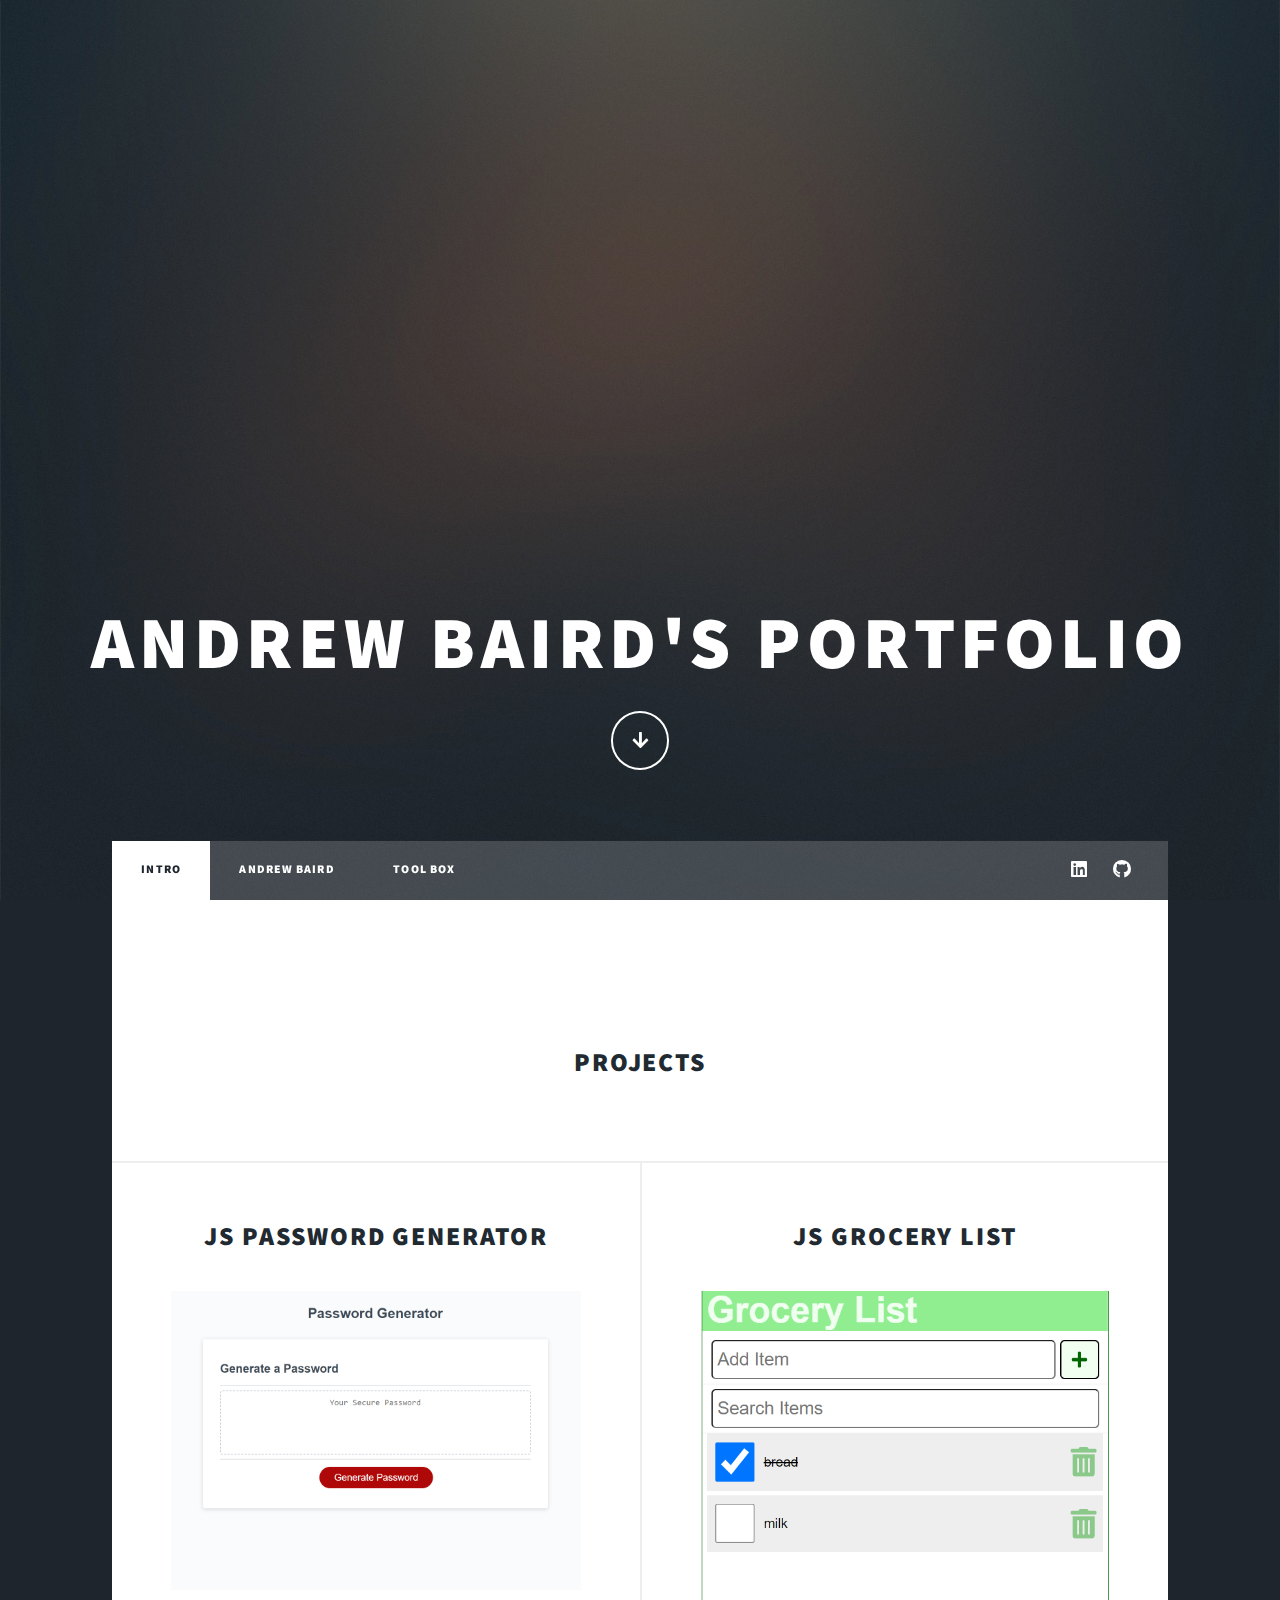
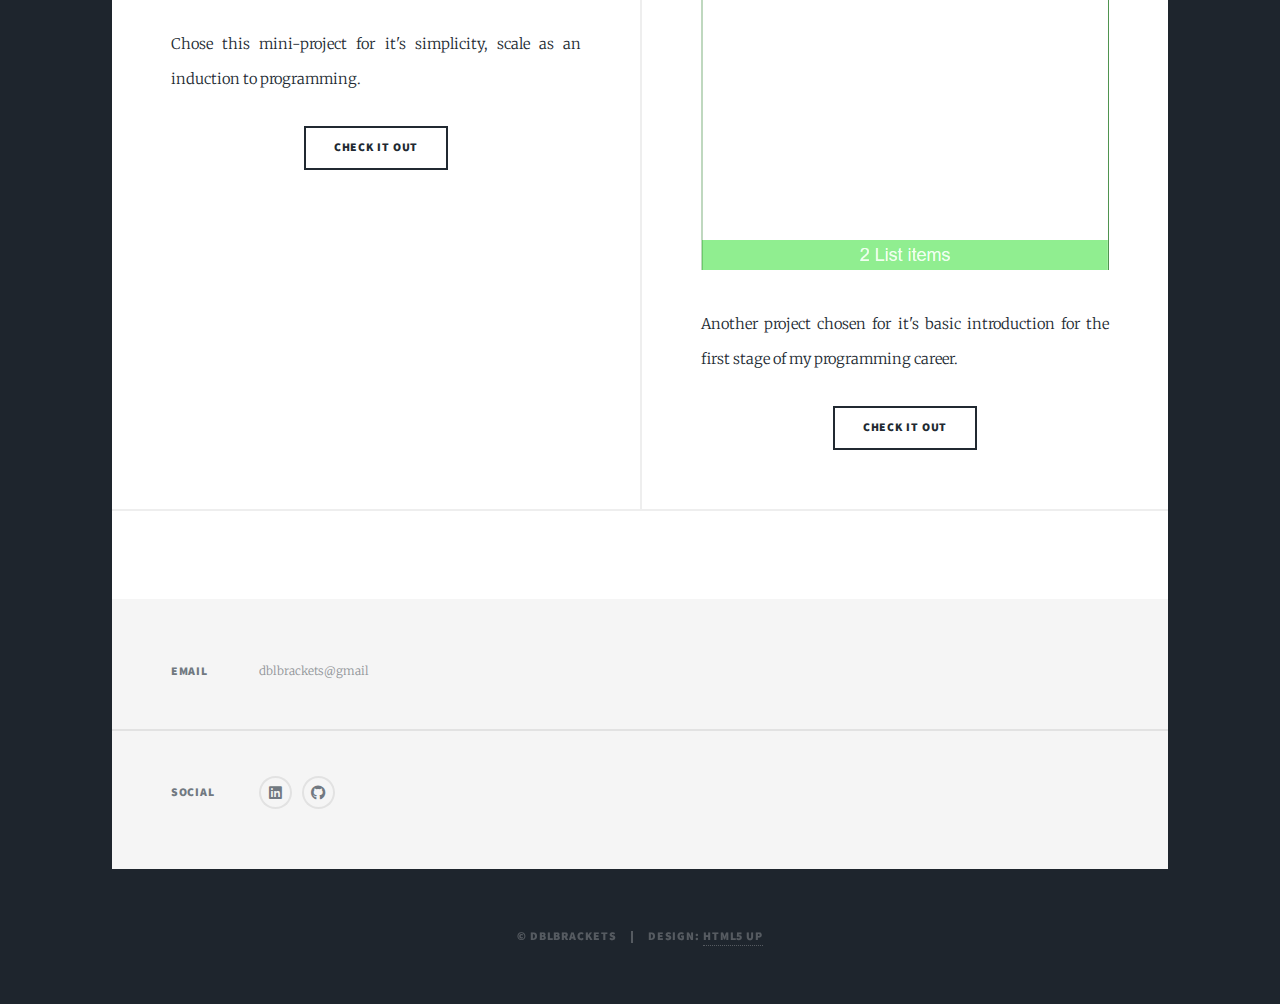
==== index.html @ 8eeb5f53 "first commit" ====
<!DOCTYPE HTML>
<html>
	<head>
		<title>Massively by HTML5 UP</title>
		<meta charset="utf-8" />
		<meta name="viewport" content="width=device-width, initial-scale=1, user-scalable=no" />
		<link rel="stylesheet" href="assets/css/main.css" />
		<noscript><link rel="stylesheet" href="assets/css/noscript.css" /></noscript>
	</head>
	<body class="is-preload">

		<!-- Wrapper -->
			<div id="wrapper" class="fade-in">

				<!-- Intro -->
					<div id="intro">
						<h1>
						Andrew Baird's Portfolio</h1>
						<ul class="actions">
							<li><a href="#header" class="button icon solid solo fa-arrow-down scrolly">Continue</a></li>
						</ul>
						
					</div>

				<!-- Header -->
					<!-- <header id="header">
						<a href="index.html" class="logo">Intro</a>
					</header> -->

				<!-- Nav -->
					<nav id="nav">
						<ul class="links">
							<li class="active"><a href="index.html">Intro</a></li>
							<li><a href="generic.html">Andrew Baird</a></li>
							<li><a href="elements.html">Tool Box</a></li>
						</ul>
						<ul class="icons">
							<li><a href="https://www.linkedin.com/in/andrew-baird-150664251/" class="icon brands fa-linkedin"><span class="label">Linkedin</span></a></li>
							<li><a href="https://github.com/abairdster" class="icon brands fa-github"><span class="label">GitHub</span></a></li>
						</ul>
					</nav>

				<!-- Main -->
					<div id="main">

						<!-- Featured Post -->
							<article class="post featured">
								<a href="#" class="image main"><img src="images/pexels-mizuno-k-12899191.jpg" alt="" /></a>
								<!-- <header class="major">
								</header> -->
								<h2>Projects</h2>
							</article>

						<!-- Posts -->
							<section class="posts">
								<article>
									<header>
										<h2>JS Password Generator</h2>
									</header>
									<a href="#" class="image fit"><img src="images/passwordgen.png" alt="Password Generator" /></a>
									<p>Chose this mini-project for it's simplicity, scale as an induction to programming.</p>
									<ul class="actions special">
										<li><a href="https://abairdster.github.io/PasswordGEN2022/" class="button">Check it out</a></li>
									</ul>
								</article>
								<article>
									<header>
										
										<h2>JS Grocery List</h2>
									</header>
									<a href="https://abairdster.github.io/groclist/" class="image fit"><img src="images/groclist.png" alt="Grocery List" /></a>
									<p>Another project chosen for it's basic introduction for the first stage of my programming career.</p>
									<ul class="actions special">
										<li><a href="https://abairdster.github.io/groclist/" class="button">Check it out</a></li>
									</ul>
								</article>
								
							</section>

					
							<footer>
								<!-- <div class="pagination">
									<a href="#" class="previous">Prev</a>
									<a href="#" class="page active">1</a>
									<a href="#" class="page">2</a>
									<a href="#" class="page">3</a> -->
									
									
								<!-- <div	<a href="#" class="next">Next</a>
								</div> -->
							</footer>

					</div>

				<!-- Footer -->
					<footer id="footer">
						
						<section class="split contact">
							
							<section>
								<h3>Email</h3>
								<p>dblbrackets@gmail</p>
							</section>
							<section>
								<h3>Social</h3>
								<ul class="icons alt">
									<li><a href="https://www.linkedin.com/in/andrew-baird-150664251/" class="icon brands alt fa-linkedin"><span class="label">Linkedin</span></a></li>
									<li><a href="https://github.com/abairdster" class="icon brands alt fa-github"><span class="label">GitHub</span></a></li>
								</ul>
							</section>
						</section>
					</footer>

				<!-- Copyright -->
					<div id="copyright">
						<ul><li>&copy; dblbrackets</li><li>Design: <a href="https://html5up.net">HTML5 UP</a></li></ul>
					</div>

			</div>

		<!-- Scripts -->
			<script src="assets/js/jquery.min.js"></script>
			<script src="assets/js/jquery.scrollex.min.js"></script>
			<script src="assets/js/jquery.scrolly.min.js"></script>
			<script src="assets/js/browser.min.js"></script>
			<script src="assets/js/breakpoints.min.js"></script>
			<script src="assets/js/util.js"></script>
			<script src="assets/js/main.js"></script>

	</body>
</html>
---- assets/css/main.css ----
@import url(fontawesome-all.min.css);
@import url("https://fonts.googleapis.com/css?family=Merriweather:300,700,300italic,700italic|Source+Sans+Pro:900");

/*
	Massively by HTML5 UP
	html5up.net | @ajlkn
	Free for personal and commercial use under the CCA 3.0 license (html5up.net/license)
*/

html, body, div, span, applet, object,
iframe, h1, h2, h3, h4, h5, h6, p, blockquote,
pre, a, abbr, acronym, address, big, cite,
code, del, dfn, em, img, ins, kbd, q, s, samp,
small, strike, strong, sub, sup, tt, var, b,
u, i, center, dl, dt, dd, ol, ul, li, fieldset,
form, label, legend, table, caption, tbody,
tfoot, thead, tr, th, td, article, aside,
canvas, details, embed, figure, figcaption,
footer, header, hgroup, menu, nav, output, ruby,
section, summary, time, mark, audio, video {
	margin: 0;
	padding: 0;
	border: 0;
	font-size: 100%;
	font: inherit;
	vertical-align: baseline;}

article, aside, details, figcaption, figure,
footer, header, hgroup, menu, nav, section {
	display: block;}

body {
	line-height: 1;
}

ol, ul {
	list-style: none;
}

blockquote, q {
	quotes: none;
}

	blockquote:before, blockquote:after, q:before, q:after {
		content: '';
		content: none;
	}

table {
	border-collapse: collapse;
	border-spacing: 0;
}

body {
	-webkit-text-size-adjust: none;
}

mark {
	background-color: transparent;
	color: inherit;
}

input::-moz-focus-inner {
	border: 0;
	padding: 0;
}

input, select, textarea {
	-moz-appearance: none;
	-webkit-appearance: none;
	-ms-appearance: none;
	appearance: none;
}

/* Basic */

	@-ms-viewport {
		width: device-width;
	}

	body {
		-ms-overflow-style: scrollbar;
	}

	@media screen and (max-width: 480px) {

		html, body {
			min-width: 320px;
		}

	}

	html {
		box-sizing: border-box;
	}

	*, *:before, *:after {
		box-sizing: inherit;
	}

	body {
		background-color: #1e252d;
	}

		body.is-preload *, body.is-preload *:before, body.is-preload *:after {
			-moz-animation: none !important;
			-webkit-animation: none !important;
			-ms-animation: none !important;
			animation: none !important;
			-moz-transition: none !important;
			-webkit-transition: none !important;
			-ms-transition: none !important;
			transition: none !important;
		}

/* Type */

	html {
		font-size: 16pt;
	}

		@media screen and (max-width: 1680px) {

			html {
				font-size: 12pt;
			}

		}

		@media screen and (max-width: 1280px) {

			html {
				font-size: 11pt;
			}

		}

		@media screen and (max-width: 360px) {

			html {
				font-size: 10pt;
			}

		}

	body {
		color: #212931;
	}

	body, input, select, textarea {
		font-family: "Merriweather", Georgia, serif;
		font-weight: 300;
		font-size: 1rem;
		line-height: 2.375;
	}

	a {
		-moz-transition: color 0.2s ease-in-out, background-color 0.2s ease-in-out, border-color 0.2s ease-in-out, box-shadow 0.2s ease-in-out;
		-webkit-transition: color 0.2s ease-in-out, background-color 0.2s ease-in-out, border-color 0.2s ease-in-out, box-shadow 0.2s ease-in-out;
		-ms-transition: color 0.2s ease-in-out, background-color 0.2s ease-in-out, border-color 0.2s ease-in-out, box-shadow 0.2s ease-in-out;
		transition: color 0.2s ease-in-out, background-color 0.2s ease-in-out, border-color 0.2s ease-in-out, box-shadow 0.2s ease-in-out;
		border-bottom: dotted 1px;
		text-decoration: none;
	}

		a:hover {
			border-bottom-color: transparent;
		}

	strong, b {
		font-weight: 600;
	}

	em, i {
		font-style: italic;
	}

	p {
		text-align: justify;
		margin: 0 0 2rem 0;
	}

	h1, h2, h3, h4, h5, h6 {
		font-family: "Source Sans Pro", Helvetica, sans-serif;
		font-weight: 900;
		line-height: 1.5;
		letter-spacing: 0.075em;
		text-transform: uppercase;
		margin: 0 0 1rem 0;
	}

		h1 a, h2 a, h3 a, h4 a, h5 a, h6 a {
			border-bottom: 0;
			color: inherit;
			text-decoration: none;
		}

	h1 {
		font-size: 4rem;
		line-height: 1.1;
		margin: 0 0 2rem 0;
	}

	h2 {
		font-size: 1.75rem;
		line-height: 1.3;
		margin: 0 0 1.5rem 0;
	}

	h3 {
		font-size: 1.25rem;
		margin: 0 0 1.5rem 0;
	}

	h4 {
		font-size: 1rem;
	}

	h5 {
		font-size: 0.9rem;
	}

	h6 {
		font-size: 0.8rem;
	}

	sub {
		font-size: 0.8rem;
		position: relative;
		top: 0.5rem;
	}

	sup {
		font-size: 0.8rem;
		position: relative;
		top: -0.5rem;
	}

	blockquote {
		border-left: solid 4px;
		font-style: italic;
		margin: 0 0 2rem 0;
		padding: 0.5rem 0 0.5rem 2rem;
	}

	code {
		border: solid 2px;
		font-family: "Courier New", monospace;
		font-size: 0.9rem;
		margin: 0 0.25rem;
		padding: 0.25rem 0.65rem;
	}

	pre {
		-webkit-overflow-scrolling: touch;
		font-family: "Courier New", monospace;
		font-size: 0.9rem;
		margin: 0 0 2rem 0;
	}

		pre code {
			display: block;
			line-height: 1.75;
			padding: 1rem 1.5rem;
			overflow-x: auto;
		}

	hr {
		border: 0;
		border-bottom: solid 2px;
		margin: 3rem 0;
	}

		hr.major {
			margin: 5rem 0;
		}

	.align-left {
		text-align: left;
	}

	.align-center {
		text-align: center;
	}

	.align-right {
		text-align: right;
	}

	input, select, textarea {
		color: #212931;
	}

	a {
		color: #212931;
		border-bottom-color: rgba(33, 41, 49, 0.5);
	}

		a:hover {
			border-bottom-color: transparent;
			color: #18bfef !important;
		}

	strong, b {
		color: #212931;
	}

	h1, h2, h3, h4, h5, h6 {
		color: #212931;
	}

	blockquote {
		border-left-color: #eeeeee;
	}

	code {
		background: rgba(220, 220, 220, 0.25);
		border-color: #eeeeee;
	}

	hr {
		border-bottom-color: #eeeeee;
	}

/* Row */

	.row {
		display: flex;
		flex-wrap: wrap;
		box-sizing: border-box;
		align-items: stretch;
	}

		.row > * {
			box-sizing: border-box;
		}

		.row.gtr-uniform > * > :last-child {
			margin-bottom: 0;
		}

		.row.aln-left {
			justify-content: flex-start;
		}

		.row.aln-center {
			justify-content: center;
		}

		.row.aln-right {
			justify-content: flex-end;
		}

		.row.aln-top {
			align-items: flex-start;
		}

		.row.aln-middle {
			align-items: center;
		}

		.row.aln-bottom {
			align-items: flex-end;
		}

		.row > .imp {
			order: -1;
		}

		.row > .col-1 {
			width: 8.33333%;
		}

		.row > .off-1 {
			margin-left: 8.33333%;
		}

		.row > .col-2 {
			width: 16.66667%;
		}

		.row > .off-2 {
			margin-left: 16.66667%;
		}

		.row > .col-3 {
			width: 25%;
		}

		.row > .off-3 {
			margin-left: 25%;
		}

		.row > .col-4 {
			width: 33.33333%;
		}

		.row > .off-4 {
			margin-left: 33.33333%;
		}

		.row > .col-5 {
			width: 41.66667%;
		}

		.row > .off-5 {
			margin-left: 41.66667%;
		}

		.row > .col-6 {
			width: 50%;
		}

		.row > .off-6 {
			margin-left: 50%;
		}

		.row > .col-7 {
			width: 58.33333%;
		}

		.row > .off-7 {
			margin-left: 58.33333%;
		}

		.row > .col-8 {
			width: 66.66667%;
		}

		.row > .off-8 {
			margin-left: 66.66667%;
		}

		.row > .col-9 {
			width: 75%;
		}

		.row > .off-9 {
			margin-left: 75%;
		}

		.row > .col-10 {
			width: 83.33333%;
		}

		.row > .off-10 {
			margin-left: 83.33333%;
		}

		.row > .col-11 {
			width: 91.66667%;
		}

		.row > .off-11 {
			margin-left: 91.66667%;
		}

		.row > .col-12 {
			width: 100%;
		}

		.row > .off-12 {
			margin-left: 100%;
		}

		.row.gtr-0 {
			margin-top: 0;
			margin-left: 0rem;
		}

			.row.gtr-0 > * {
				padding: 0 0 0 0rem;
			}

			.row.gtr-0.gtr-uniform {
				margin-top: 0rem;
			}

				.row.gtr-0.gtr-uniform > * {
					padding-top: 0rem;
				}

		.row.gtr-25 {
			margin-top: 0;
			margin-left: -0.375rem;
		}

			.row.gtr-25 > * {
				padding: 0 0 0 0.375rem;
			}

			.row.gtr-25.gtr-uniform {
				margin-top: -0.375rem;
			}

				.row.gtr-25.gtr-uniform > * {
					padding-top: 0.375rem;
				}

		.row.gtr-50 {
			margin-top: 0;
			margin-left: -0.75rem;
		}

			.row.gtr-50 > * {
				padding: 0 0 0 0.75rem;
			}

			.row.gtr-50.gtr-uniform {
				margin-top: -0.75rem;
			}

				.row.gtr-50.gtr-uniform > * {
					padding-top: 0.75rem;
				}

		.row {
			margin-top: 0;
			margin-left: -1.5rem;
		}

			.row > * {
				padding: 0 0 0 1.5rem;
			}

			.row.gtr-uniform {
				margin-top: -1.5rem;
			}

				.row.gtr-uniform > * {
					padding-top: 1.5rem;
				}

		.row.gtr-150 {
			margin-top: 0;
			margin-left: -2.25rem;
		}

			.row.gtr-150 > * {
				padding: 0 0 0 2.25rem;
			}

			.row.gtr-150.gtr-uniform {
				margin-top: -2.25rem;
			}

				.row.gtr-150.gtr-uniform > * {
					padding-top: 2.25rem;
				}

		.row.gtr-200 {
			margin-top: 0;
			margin-left: -3rem;
		}

			.row.gtr-200 > * {
				padding: 0 0 0 3rem;
			}

			.row.gtr-200.gtr-uniform {
				margin-top: -3rem;
			}

				.row.gtr-200.gtr-uniform > * {
					padding-top: 3rem;
				}

		@media screen and (max-width: 1680px) {

			.row {
				display: flex;
				flex-wrap: wrap;
				box-sizing: border-box;
				align-items: stretch;
			}

				.row > * {
					box-sizing: border-box;
				}

				.row.gtr-uniform > * > :last-child {
					margin-bottom: 0;
				}

				.row.aln-left {
					justify-content: flex-start;
				}

				.row.aln-center {
					justify-content: center;
				}

				.row.aln-right {
					justify-content: flex-end;
				}

				.row.aln-top {
					align-items: flex-start;
				}

				.row.aln-middle {
					align-items: center;
				}

				.row.aln-bottom {
					align-items: flex-end;
				}

				.row > .imp-xlarge {
					order: -1;
				}

				.row > .col-1-xlarge {
					width: 8.33333%;
				}

				.row > .off-1-xlarge {
					margin-left: 8.33333%;
				}

				.row > .col-2-xlarge {
					width: 16.66667%;
				}

				.row > .off-2-xlarge {
					margin-left: 16.66667%;
				}

				.row > .col-3-xlarge {
					width: 25%;
				}

				.row > .off-3-xlarge {
					margin-left: 25%;
				}

				.row > .col-4-xlarge {
					width: 33.33333%;
				}

				.row > .off-4-xlarge {
					margin-left: 33.33333%;
				}

				.row > .col-5-xlarge {
					width: 41.66667%;
				}

				.row > .off-5-xlarge {
					margin-left: 41.66667%;
				}

				.row > .col-6-xlarge {
					width: 50%;
				}

				.row > .off-6-xlarge {
					margin-left: 50%;
				}

				.row > .col-7-xlarge {
					width: 58.33333%;
				}

				.row > .off-7-xlarge {
					margin-left: 58.33333%;
				}

				.row > .col-8-xlarge {
					width: 66.66667%;
				}

				.row > .off-8-xlarge {
					margin-left: 66.66667%;
				}

				.row > .col-9-xlarge {
					width: 75%;
				}

				.row > .off-9-xlarge {
					margin-left: 75%;
				}

				.row > .col-10-xlarge {
					width: 83.33333%;
				}

				.row > .off-10-xlarge {
					margin-left: 83.33333%;
				}

				.row > .col-11-xlarge {
					width: 91.66667%;
				}

				.row > .off-11-xlarge {
					margin-left: 91.66667%;
				}

				.row > .col-12-xlarge {
					width: 100%;
				}

				.row > .off-12-xlarge {
					margin-left: 100%;
				}

				.row.gtr-0 {
					margin-top: 0;
					margin-left: 0rem;
				}

					.row.gtr-0 > * {
						padding: 0 0 0 0rem;
					}

					.row.gtr-0.gtr-uniform {
						margin-top: 0rem;
					}

						.row.gtr-0.gtr-uniform > * {
							padding-top: 0rem;
						}

				.row.gtr-25 {
					margin-top: 0;
					margin-left: -0.375rem;
				}

					.row.gtr-25 > * {
						padding: 0 0 0 0.375rem;
					}

					.row.gtr-25.gtr-uniform {
						margin-top: -0.375rem;
					}

						.row.gtr-25.gtr-uniform > * {
							padding-top: 0.375rem;
						}

				.row.gtr-50 {
					margin-top: 0;
					margin-left: -0.75rem;
				}

					.row.gtr-50 > * {
						padding: 0 0 0 0.75rem;
					}

					.row.gtr-50.gtr-uniform {
						margin-top: -0.75rem;
					}

						.row.gtr-50.gtr-uniform > * {
							padding-top: 0.75rem;
						}

				.row {
					margin-top: 0;
					margin-left: -1.5rem;
				}

					.row > * {
						padding: 0 0 0 1.5rem;
					}

					.row.gtr-uniform {
						margin-top: -1.5rem;
					}

						.row.gtr-uniform > * {
							padding-top: 1.5rem;
						}

				.row.gtr-150 {
					margin-top: 0;
					margin-left: -2.25rem;
				}

					.row.gtr-150 > * {
						padding: 0 0 0 2.25rem;
					}

					.row.gtr-150.gtr-uniform {
						margin-top: -2.25rem;
					}

						.row.gtr-150.gtr-uniform > * {
							padding-top: 2.25rem;
						}

				.row.gtr-200 {
					margin-top: 0;
					margin-left: -3rem;
				}

					.row.gtr-200 > * {
						padding: 0 0 0 3rem;
					}

					.row.gtr-200.gtr-uniform {
						margin-top: -3rem;
					}

						.row.gtr-200.gtr-uniform > * {
							padding-top: 3rem;
						}

		}

		@media screen and (max-width: 1280px) {

			.row {
				display: flex;
				flex-wrap: wrap;
				box-sizing: border-box;
				align-items: stretch;
			}

				.row > * {
					box-sizing: border-box;
				}

				.row.gtr-uniform > * > :last-child {
					margin-bottom: 0;
				}

				.row.aln-left {
					justify-content: flex-start;
				}

				.row.aln-center {
					justify-content: center;
				}

				.row.aln-right {
					justify-content: flex-end;
				}

				.row.aln-top {
					align-items: flex-start;
				}

				.row.aln-middle {
					align-items: center;
				}

				.row.aln-bottom {
					align-items: flex-end;
				}

				.row > .imp-large {
					order: -1;
				}

				.row > .col-1-large {
					width: 8.33333%;
				}

				.row > .off-1-large {
					margin-left: 8.33333%;
				}

				.row > .col-2-large {
					width: 16.66667%;
				}

				.row > .off-2-large {
					margin-left: 16.66667%;
				}

				.row > .col-3-large {
					width: 25%;
				}

				.row > .off-3-large {
					margin-left: 25%;
				}

				.row > .col-4-large {
					width: 33.33333%;
				}

				.row > .off-4-large {
					margin-left: 33.33333%;
				}

				.row > .col-5-large {
					width: 41.66667%;
				}

				.row > .off-5-large {
					margin-left: 41.66667%;
				}

				.row > .col-6-large {
					width: 50%;
				}

				.row > .off-6-large {
					margin-left: 50%;
				}

				.row > .col-7-large {
					width: 58.33333%;
				}

				.row > .off-7-large {
					margin-left: 58.33333%;
				}

				.row > .col-8-large {
					width: 66.66667%;
				}

				.row > .off-8-large {
					margin-left: 66.66667%;
				}

				.row > .col-9-large {
					width: 75%;
				}

				.row > .off-9-large {
					margin-left: 75%;
				}

				.row > .col-10-large {
					width: 83.33333%;
				}

				.row > .off-10-large {
					margin-left: 83.33333%;
				}

				.row > .col-11-large {
					width: 91.66667%;
				}

				.row > .off-11-large {
					margin-left: 91.66667%;
				}

				.row > .col-12-large {
					width: 100%;
				}

				.row > .off-12-large {
					margin-left: 100%;
				}

				.row.gtr-0 {
					margin-top: 0;
					margin-left: 0rem;
				}

					.row.gtr-0 > * {
						padding: 0 0 0 0rem;
					}

					.row.gtr-0.gtr-uniform {
						margin-top: 0rem;
					}

						.row.gtr-0.gtr-uniform > * {
							padding-top: 0rem;
						}

				.row.gtr-25 {
					margin-top: 0;
					margin-left: -0.375rem;
				}

					.row.gtr-25 > * {
						padding: 0 0 0 0.375rem;
					}

					.row.gtr-25.gtr-uniform {
						margin-top: -0.375rem;
					}

						.row.gtr-25.gtr-uniform > * {
							padding-top: 0.375rem;
						}

				.row.gtr-50 {
					margin-top: 0;
					margin-left: -0.75rem;
				}

					.row.gtr-50 > * {
						padding: 0 0 0 0.75rem;
					}

					.row.gtr-50.gtr-uniform {
						margin-top: -0.75rem;
					}

						.row.gtr-50.gtr-uniform > * {
							padding-top: 0.75rem;
						}

				.row {
					margin-top: 0;
					margin-left: -1.5rem;
				}

					.row > * {
						padding: 0 0 0 1.5rem;
					}

					.row.gtr-uniform {
						margin-top: -1.5rem;
					}

						.row.gtr-uniform > * {
							padding-top: 1.5rem;
						}

				.row.gtr-150 {
					margin-top: 0;
					margin-left: -2.25rem;
				}

					.row.gtr-150 > * {
						padding: 0 0 0 2.25rem;
					}

					.row.gtr-150.gtr-uniform {
						margin-top: -2.25rem;
					}

						.row.gtr-150.gtr-uniform > * {
							padding-top: 2.25rem;
						}

				.row.gtr-200 {
					margin-top: 0;
					margin-left: -3rem;
				}

					.row.gtr-200 > * {
						padding: 0 0 0 3rem;
					}

					.row.gtr-200.gtr-uniform {
						margin-top: -3rem;
					}

						.row.gtr-200.gtr-uniform > * {
							padding-top: 3rem;
						}

		}

		@media screen and (max-width: 980px) {

			.row {
				display: flex;
				flex-wrap: wrap;
				box-sizing: border-box;
				align-items: stretch;
			}

				.row > * {
					box-sizing: border-box;
				}

				.row.gtr-uniform > * > :last-child {
					margin-bottom: 0;
				}

				.row.aln-left {
					justify-content: flex-start;
				}

				.row.aln-center {
					justify-content: center;
				}

				.row.aln-right {
					justify-content: flex-end;
				}

				.row.aln-top {
					align-items: flex-start;
				}

				.row.aln-middle {
					align-items: center;
				}

				.row.aln-bottom {
					align-items: flex-end;
				}

				.row > .imp-medium {
					order: -1;
				}

				.row > .col-1-medium {
					width: 8.33333%;
				}

				.row > .off-1-medium {
					margin-left: 8.33333%;
				}

				.row > .col-2-medium {
					width: 16.66667%;
				}

				.row > .off-2-medium {
					margin-left: 16.66667%;
				}

				.row > .col-3-medium {
					width: 25%;
				}

				.row > .off-3-medium {
					margin-left: 25%;
				}

				.row > .col-4-medium {
					width: 33.33333%;
				}

				.row > .off-4-medium {
					margin-left: 33.33333%;
				}

				.row > .col-5-medium {
					width: 41.66667%;
				}

				.row > .off-5-medium {
					margin-left: 41.66667%;
				}

				.row > .col-6-medium {
					width: 50%;
				}

				.row > .off-6-medium {
					margin-left: 50%;
				}

				.row > .col-7-medium {
					width: 58.33333%;
				}

				.row > .off-7-medium {
					margin-left: 58.33333%;
				}

				.row > .col-8-medium {
					width: 66.66667%;
				}

				.row > .off-8-medium {
					margin-left: 66.66667%;
				}

				.row > .col-9-medium {
					width: 75%;
				}

				.row > .off-9-medium {
					margin-left: 75%;
				}

				.row > .col-10-medium {
					width: 83.33333%;
				}

				.row > .off-10-medium {
					margin-left: 83.33333%;
				}

				.row > .col-11-medium {
					width: 91.66667%;
				}

				.row > .off-11-medium {
					margin-left: 91.66667%;
				}

				.row > .col-12-medium {
					width: 100%;
				}

				.row > .off-12-medium {
					margin-left: 100%;
				}

				.row.gtr-0 {
					margin-top: 0;
					margin-left: 0rem;
				}

					.row.gtr-0 > * {
						padding: 0 0 0 0rem;
					}

					.row.gtr-0.gtr-uniform {
						margin-top: 0rem;
					}

						.row.gtr-0.gtr-uniform > * {
							padding-top: 0rem;
						}

				.row.gtr-25 {
					margin-top: 0;
					margin-left: -0.375rem;
				}

					.row.gtr-25 > * {
						padding: 0 0 0 0.375rem;
					}

					.row.gtr-25.gtr-uniform {
						margin-top: -0.375rem;
					}

						.row.gtr-25.gtr-uniform > * {
							padding-top: 0.375rem;
						}

				.row.gtr-50 {
					margin-top: 0;
					margin-left: -0.75rem;
				}

					.row.gtr-50 > * {
						padding: 0 0 0 0.75rem;
					}

					.row.gtr-50.gtr-uniform {
						margin-top: -0.75rem;
					}

						.row.gtr-50.gtr-uniform > * {
							padding-top: 0.75rem;
						}

				.row {
					margin-top: 0;
					margin-left: -1.5rem;
				}

					.row > * {
						padding: 0 0 0 1.5rem;
					}

					.row.gtr-uniform {
						margin-top: -1.5rem;
					}

						.row.gtr-uniform > * {
							padding-top: 1.5rem;
						}

				.row.gtr-150 {
					margin-top: 0;
					margin-left: -2.25rem;
				}

					.row.gtr-150 > * {
						padding: 0 0 0 2.25rem;
					}

					.row.gtr-150.gtr-uniform {
						margin-top: -2.25rem;
					}

						.row.gtr-150.gtr-uniform > * {
							padding-top: 2.25rem;
						}

				.row.gtr-200 {
					margin-top: 0;
					margin-left: -3rem;
				}

					.row.gtr-200 > * {
						padding: 0 0 0 3rem;
					}

					.row.gtr-200.gtr-uniform {
						margin-top: -3rem;
					}

						.row.gtr-200.gtr-uniform > * {
							padding-top: 3rem;
						}

		}

		@media screen and (max-width: 736px) {

			.row {
				display: flex;
				flex-wrap: wrap;
				box-sizing: border-box;
				align-items: stretch;
			}

				.row > * {
					box-sizing: border-box;
				}

				.row.gtr-uniform > * > :last-child {
					margin-bottom: 0;
				}

				.row.aln-left {
					justify-content: flex-start;
				}

				.row.aln-center {
					justify-content: center;
				}

				.row.aln-right {
					justify-content: flex-end;
				}

				.row.aln-top {
					align-items: flex-start;
				}

				.row.aln-middle {
					align-items: center;
				}

				.row.aln-bottom {
					align-items: flex-end;
				}

				.row > .imp-small {
					order: -1;
				}

				.row > .col-1-small {
					width: 8.33333%;
				}

				.row > .off-1-small {
					margin-left: 8.33333%;
				}

				.row > .col-2-small {
					width: 16.66667%;
				}

				.row > .off-2-small {
					margin-left: 16.66667%;
				}

				.row > .col-3-small {
					width: 25%;
				}

				.row > .off-3-small {
					margin-left: 25%;
				}

				.row > .col-4-small {
					width: 33.33333%;
				}

				.row > .off-4-small {
					margin-left: 33.33333%;
				}

				.row > .col-5-small {
					width: 41.66667%;
				}

				.row > .off-5-small {
					margin-left: 41.66667%;
				}

				.row > .col-6-small {
					width: 50%;
				}

				.row > .off-6-small {
					margin-left: 50%;
				}

				.row > .col-7-small {
					width: 58.33333%;
				}

				.row > .off-7-small {
					margin-left: 58.33333%;
				}

				.row > .col-8-small {
					width: 66.66667%;
				}

				.row > .off-8-small {
					margin-left: 66.66667%;
				}

				.row > .col-9-small {
					width: 75%;
				}

				.row > .off-9-small {
					margin-left: 75%;
				}

				.row > .col-10-small {
					width: 83.33333%;
				}

				.row > .off-10-small {
					margin-left: 83.33333%;
				}

				.row > .col-11-small {
					width: 91.66667%;
				}

				.row > .off-11-small {
					margin-left: 91.66667%;
				}

				.row > .col-12-small {
					width: 100%;
				}

				.row > .off-12-small {
					margin-left: 100%;
				}

				.row.gtr-0 {
					margin-top: 0;
					margin-left: 0rem;
				}

					.row.gtr-0 > * {
						padding: 0 0 0 0rem;
					}

					.row.gtr-0.gtr-uniform {
						margin-top: 0rem;
					}

						.row.gtr-0.gtr-uniform > * {
							padding-top: 0rem;
						}

				.row.gtr-25 {
					margin-top: 0;
					margin-left: -0.375rem;
				}

					.row.gtr-25 > * {
						padding: 0 0 0 0.375rem;
					}

					.row.gtr-25.gtr-uniform {
						margin-top: -0.375rem;
					}

						.row.gtr-25.gtr-uniform > * {
							padding-top: 0.375rem;
						}

				.row.gtr-50 {
					margin-top: 0;
					margin-left: -0.75rem;
				}

					.row.gtr-50 > * {
						padding: 0 0 0 0.75rem;
					}

					.row.gtr-50.gtr-uniform {
						margin-top: -0.75rem;
					}

						.row.gtr-50.gtr-uniform > * {
							padding-top: 0.75rem;
						}

				.row {
					margin-top: 0;
					margin-left: -1.5rem;
				}

					.row > * {
						padding: 0 0 0 1.5rem;
					}

					.row.gtr-uniform {
						margin-top: -1.5rem;
					}

						.row.gtr-uniform > * {
							padding-top: 1.5rem;
						}

				.row.gtr-150 {
					margin-top: 0;
					margin-left: -2.25rem;
				}

					.row.gtr-150 > * {
						padding: 0 0 0 2.25rem;
					}

					.row.gtr-150.gtr-uniform {
						margin-top: -2.25rem;
					}

						.row.gtr-150.gtr-uniform > * {
							padding-top: 2.25rem;
						}

				.row.gtr-200 {
					margin-top: 0;
					margin-left: -3rem;
				}

					.row.gtr-200 > * {
						padding: 0 0 0 3rem;
					}

					.row.gtr-200.gtr-uniform {
						margin-top: -3rem;
					}

						.row.gtr-200.gtr-uniform > * {
							padding-top: 3rem;
						}

		}

		@media screen and (max-width: 480px) {

			.row {
				display: flex;
				flex-wrap: wrap;
				box-sizing: border-box;
				align-items: stretch;
			}

				.row > * {
					box-sizing: border-box;
				}

				.row.gtr-uniform > * > :last-child {
					margin-bottom: 0;
				}

				.row.aln-left {
					justify-content: flex-start;
				}

				.row.aln-center {
					justify-content: center;
				}

				.row.aln-right {
					justify-content: flex-end;
				}

				.row.aln-top {
					align-items: flex-start;
				}

				.row.aln-middle {
					align-items: center;
				}

				.row.aln-bottom {
					align-items: flex-end;
				}

				.row > .imp-xsmall {
					order: -1;
				}

				.row > .col-1-xsmall {
					width: 8.33333%;
				}

				.row > .off-1-xsmall {
					margin-left: 8.33333%;
				}

				.row > .col-2-xsmall {
					width: 16.66667%;
				}

				.row > .off-2-xsmall {
					margin-left: 16.66667%;
				}

				.row > .col-3-xsmall {
					width: 25%;
				}

				.row > .off-3-xsmall {
					margin-left: 25%;
				}

				.row > .col-4-xsmall {
					width: 33.33333%;
				}

				.row > .off-4-xsmall {
					margin-left: 33.33333%;
				}

				.row > .col-5-xsmall {
					width: 41.66667%;
				}

				.row > .off-5-xsmall {
					margin-left: 41.66667%;
				}

				.row > .col-6-xsmall {
					width: 50%;
				}

				.row > .off-6-xsmall {
					margin-left: 50%;
				}

				.row > .col-7-xsmall {
					width: 58.33333%;
				}

				.row > .off-7-xsmall {
					margin-left: 58.33333%;
				}

				.row > .col-8-xsmall {
					width: 66.66667%;
				}

				.row > .off-8-xsmall {
					margin-left: 66.66667%;
				}

				.row > .col-9-xsmall {
					width: 75%;
				}

				.row > .off-9-xsmall {
					margin-left: 75%;
				}

				.row > .col-10-xsmall {
					width: 83.33333%;
				}

				.row > .off-10-xsmall {
					margin-left: 83.33333%;
				}

				.row > .col-11-xsmall {
					width: 91.66667%;
				}

				.row > .off-11-xsmall {
					margin-left: 91.66667%;
				}

				.row > .col-12-xsmall {
					width: 100%;
				}

				.row > .off-12-xsmall {
					margin-left: 100%;
				}

				.row.gtr-0 {
					margin-top: 0;
					margin-left: 0rem;
				}

					.row.gtr-0 > * {
						padding: 0 0 0 0rem;
					}

					.row.gtr-0.gtr-uniform {
						margin-top: 0rem;
					}

						.row.gtr-0.gtr-uniform > * {
							padding-top: 0rem;
						}

				.row.gtr-25 {
					margin-top: 0;
					margin-left: -0.375rem;
				}

					.row.gtr-25 > * {
						padding: 0 0 0 0.375rem;
					}

					.row.gtr-25.gtr-uniform {
						margin-top: -0.375rem;
					}

						.row.gtr-25.gtr-uniform > * {
							padding-top: 0.375rem;
						}

				.row.gtr-50 {
					margin-top: 0;
					margin-left: -0.75rem;
				}

					.row.gtr-50 > * {
						padding: 0 0 0 0.75rem;
					}

					.row.gtr-50.gtr-uniform {
						margin-top: -0.75rem;
					}

						.row.gtr-50.gtr-uniform > * {
							padding-top: 0.75rem;
						}

				.row {
					margin-top: 0;
					margin-left: -1.5rem;
				}

					.row > * {
						padding: 0 0 0 1.5rem;
					}

					.row.gtr-uniform {
						margin-top: -1.5rem;
					}

						.row.gtr-uniform > * {
							padding-top: 1.5rem;
						}

				.row.gtr-150 {
					margin-top: 0;
					margin-left: -2.25rem;
				}

					.row.gtr-150 > * {
						padding: 0 0 0 2.25rem;
					}

					.row.gtr-150.gtr-uniform {
						margin-top: -2.25rem;
					}

						.row.gtr-150.gtr-uniform > * {
							padding-top: 2.25rem;
						}

				.row.gtr-200 {
					margin-top: 0;
					margin-left: -3rem;
				}

					.row.gtr-200 > * {
						padding: 0 0 0 3rem;
					}

					.row.gtr-200.gtr-uniform {
						margin-top: -3rem;
					}

						.row.gtr-200.gtr-uniform > * {
							padding-top: 3rem;
						}

		}

		@media screen and (max-width: 360px) {

			.row {
				display: flex;
				flex-wrap: wrap;
				box-sizing: border-box;
				align-items: stretch;
			}

				.row > * {
					box-sizing: border-box;
				}

				.row.gtr-uniform > * > :last-child {
					margin-bottom: 0;
				}

				.row.aln-left {
					justify-content: flex-start;
				}

				.row.aln-center {
					justify-content: center;
				}

				.row.aln-right {
					justify-content: flex-end;
				}

				.row.aln-top {
					align-items: flex-start;
				}

				.row.aln-middle {
					align-items: center;
				}

				.row.aln-bottom {
					align-items: flex-end;
				}

				.row > .imp-xxsmall {
					order: -1;
				}

				.row > .col-1-xxsmall {
					width: 8.33333%;
				}

				.row > .off-1-xxsmall {
					margin-left: 8.33333%;
				}

				.row > .col-2-xxsmall {
					width: 16.66667%;
				}

				.row > .off-2-xxsmall {
					margin-left: 16.66667%;
				}

				.row > .col-3-xxsmall {
					width: 25%;
				}

				.row > .off-3-xxsmall {
					margin-left: 25%;
				}

				.row > .col-4-xxsmall {
					width: 33.33333%;
				}

				.row > .off-4-xxsmall {
					margin-left: 33.33333%;
				}

				.row > .col-5-xxsmall {
					width: 41.66667%;
				}

				.row > .off-5-xxsmall {
					margin-left: 41.66667%;
				}

				.row > .col-6-xxsmall {
					width: 50%;
				}

				.row > .off-6-xxsmall {
					margin-left: 50%;
				}

				.row > .col-7-xxsmall {
					width: 58.33333%;
				}

				.row > .off-7-xxsmall {
					margin-left: 58.33333%;
				}

				.row > .col-8-xxsmall {
					width: 66.66667%;
				}

				.row > .off-8-xxsmall {
					margin-left: 66.66667%;
				}

				.row > .col-9-xxsmall {
					width: 75%;
				}

				.row > .off-9-xxsmall {
					margin-left: 75%;
				}

				.row > .col-10-xxsmall {
					width: 83.33333%;
				}

				.row > .off-10-xxsmall {
					margin-left: 83.33333%;
				}

				.row > .col-11-xxsmall {
					width: 91.66667%;
				}

				.row > .off-11-xxsmall {
					margin-left: 91.66667%;
				}

				.row > .col-12-xxsmall {
					width: 100%;
				}

				.row > .off-12-xxsmall {
					margin-left: 100%;
				}

				.row.gtr-0 {
					margin-top: 0;
					margin-left: 0rem;
				}

					.row.gtr-0 > * {
						padding: 0 0 0 0rem;
					}

					.row.gtr-0.gtr-uniform {
						margin-top: 0rem;
					}

						.row.gtr-0.gtr-uniform > * {
							padding-top: 0rem;
						}

				.row.gtr-25 {
					margin-top: 0;
					margin-left: -0.375rem;
				}

					.row.gtr-25 > * {
						padding: 0 0 0 0.375rem;
					}

					.row.gtr-25.gtr-uniform {
						margin-top: -0.375rem;
					}

						.row.gtr-25.gtr-uniform > * {
							padding-top: 0.375rem;
						}

				.row.gtr-50 {
					margin-top: 0;
					margin-left: -0.75rem;
				}

					.row.gtr-50 > * {
						padding: 0 0 0 0.75rem;
					}

					.row.gtr-50.gtr-uniform {
						margin-top: -0.75rem;
					}

						.row.gtr-50.gtr-uniform > * {
							padding-top: 0.75rem;
						}

				.row {
					margin-top: 0;
					margin-left: -1.5rem;
				}

					.row > * {
						padding: 0 0 0 1.5rem;
					}

					.row.gtr-uniform {
						margin-top: -1.5rem;
					}

						.row.gtr-uniform > * {
							padding-top: 1.5rem;
						}

				.row.gtr-150 {
					margin-top: 0;
					margin-left: -2.25rem;
				}

					.row.gtr-150 > * {
						padding: 0 0 0 2.25rem;
					}

					.row.gtr-150.gtr-uniform {
						margin-top: -2.25rem;
					}

						.row.gtr-150.gtr-uniform > * {
							padding-top: 2.25rem;
						}

				.row.gtr-200 {
					margin-top: 0;
					margin-left: -3rem;
				}

					.row.gtr-200 > * {
						padding: 0 0 0 3rem;
					}

					.row.gtr-200.gtr-uniform {
						margin-top: -3rem;
					}

						.row.gtr-200.gtr-uniform > * {
							padding-top: 3rem;
						}

		}

/* Box */

	.box {
		border: solid 2px;
		margin-bottom: 2rem;
		padding: 1.5rem;
	}

		.box > :last-child,
		.box > :last-child > :last-child,
		.box > :last-child > :last-child > :last-child {
			margin-bottom: 0;
		}

		.box.alt {
			border: 0;
			border-radius: 0;
			padding: 0;
		}

	.box {
		border-color: #eeeeee;
	}

/* Button */

	input[type="submit"],
	input[type="reset"],
	input[type="button"],
	button,
	.button {
		-moz-appearance: none;
		-webkit-appearance: none;
		-ms-appearance: none;
		appearance: none;
		-moz-transition: background-color 0.2s ease-in-out, box-shadow 0.2s ease-in-out, color 0.2s ease-in-out;
		-webkit-transition: background-color 0.2s ease-in-out, box-shadow 0.2s ease-in-out, color 0.2s ease-in-out;
		-ms-transition: background-color 0.2s ease-in-out, box-shadow 0.2s ease-in-out, color 0.2s ease-in-out;
		transition: background-color 0.2s ease-in-out, box-shadow 0.2s ease-in-out, color 0.2s ease-in-out;
		border: 0;
		border-radius: 0;
		cursor: pointer;
		display: inline-block;
		font-family: "Source Sans Pro", Helvetica, sans-serif;
		font-size: 0.8rem;
		font-weight: 900;
		letter-spacing: 0.075em;
		height: 3rem;
		line-height: 3rem;
		padding: 0 2rem;
		text-align: center;
		text-decoration: none;
		text-transform: uppercase;
		white-space: nowrap;
	}

		input[type="submit"].icon:before,
		input[type="reset"].icon:before,
		input[type="button"].icon:before,
		button.icon:before,
		.button.icon:before {
			margin-right: 0.5rem;
		}

		input[type="submit"].icon.solo,
		input[type="reset"].icon.solo,
		input[type="button"].icon.solo,
		button.icon.solo,
		.button.icon.solo {
			position: relative;
			width: 4rem;
			height: 4rem;
			line-height: 4rem;
			border-radius: 4rem;
			text-indent: 4rem;
			overflow: hidden;
			padding: 0;
			white-space: nowrap;
		}

			input[type="submit"].icon.solo:before,
			input[type="reset"].icon.solo:before,
			input[type="button"].icon.solo:before,
			button.icon.solo:before,
			.button.icon.solo:before {
				position: absolute;
				display: block;
				top: 0;
				left: 0;
				width: inherit;
				height: inherit;
				line-height: inherit;
				font-size: 1.25rem;
				margin-right: 0;
				text-align: center;
				text-indent: 0;
			}

		input[type="submit"].fit,
		input[type="reset"].fit,
		input[type="button"].fit,
		button.fit,
		.button.fit {
			width: 100%;
		}

		input[type="submit"].small,
		input[type="reset"].small,
		input[type="button"].small,
		button.small,
		.button.small {
			font-size: 0.7rem;
			height: 2.5rem;
			line-height: 2.5rem;
			padding: 0 1.5rem;
		}

		input[type="submit"].large,
		input[type="reset"].large,
		input[type="button"].large,
		button.large,
		.button.large {
			font-size: 0.9rem;
			height: 3.5rem;
			line-height: 3.5rem;
			padding: 0 2.75rem;
		}

		@media screen and (max-width: 980px) {

			input[type="submit"],
			input[type="reset"],
			input[type="button"],
			button,
			.button {
				font-size: 0.9rem;
				height: 3.25rem;
				line-height: 3.25rem;
			}

				input[type="submit"].large,
				input[type="reset"].large,
				input[type="button"].large,
				button.large,
				.button.large {
					font-size: 1rem;
					height: 3.75rem;
					line-height: 3.75rem;
				}

		}

		input[type="submit"].disabled, input[type="submit"]:disabled,
		input[type="reset"].disabled,
		input[type="reset"]:disabled,
		input[type="button"].disabled,
		input[type="button"]:disabled,
		button.disabled,
		button:disabled,
		.button.disabled,
		.button:disabled {
			pointer-events: none;
			opacity: 0.25;
		}

	input[type="submit"],
	input[type="reset"],
	input[type="button"],
	button,
	.button {
		background-color: transparent;
		box-shadow: inset 0 0 0 2px #212931;
		color: #212931 !important;
	}

		input[type="submit"]:hover,
		input[type="reset"]:hover,
		input[type="button"]:hover,
		button:hover,
		.button:hover {
			box-shadow: inset 0 0 0 2px #18bfef;
			color: #18bfef !important;
		}

		input[type="submit"].primary,
		input[type="reset"].primary,
		input[type="button"].primary,
		button.primary,
		.button.primary {
			background-color: #212931;
			box-shadow: none;
			color: #ffffff !important;
		}

			input[type="submit"].primary:hover,
			input[type="reset"].primary:hover,
			input[type="button"].primary:hover,
			button.primary:hover,
			.button.primary:hover {
				background-color: #18bfef;
			}

/* Form */

	form {
		margin: 0 0 2rem 0;
	}

		form > :last-child {
			margin-bottom: 0;
		}

		form > .fields {
			display: -moz-flex;
			display: -webkit-flex;
			display: -ms-flex;
			display: flex;
			-moz-flex-wrap: wrap;
			-webkit-flex-wrap: wrap;
			-ms-flex-wrap: wrap;
			flex-wrap: wrap;
			width: calc(100% + 3rem);
			margin: -1.5rem 0 2rem -1.5rem;
		}

			form > .fields > .field {
				-moz-flex-grow: 0;
				-webkit-flex-grow: 0;
				-ms-flex-grow: 0;
				flex-grow: 0;
				-moz-flex-shrink: 0;
				-webkit-flex-shrink: 0;
				-ms-flex-shrink: 0;
				flex-shrink: 0;
				padding: 1.5rem 0 0 1.5rem;
				width: calc(100% - 1.5rem);
			}

				form > .fields > .field.half {
					width: calc(50% - 0.75rem);
				}

				form > .fields > .field.third {
					width: calc(100%/3 - 0.5rem);
				}

				form > .fields > .field.quarter {
					width: calc(25% - 0.375rem);
				}

		@media screen and (max-width: 480px) {

			form > .fields {
				width: calc(100% + 3rem);
				margin: -1.5rem 0 2rem -1.5rem;
			}

				form > .fields > .field {
					padding: 1.5rem 0 0 1.5rem;
					width: calc(100% - 1.5rem);
				}

					form > .fields > .field.half {
						width: calc(100% - 1.5rem);
					}

					form > .fields > .field.third {
						width: calc(100% - 1.5rem);
					}

					form > .fields > .field.quarter {
						width: calc(100% - 1.5rem);
					}

		}

	label {
		display: block;
		font-family: "Source Sans Pro", Helvetica, sans-serif;
		font-weight: 900;
		line-height: 1.5;
		letter-spacing: 0.075em;
		font-size: 0.8rem;
		text-transform: uppercase;
		margin: 0 0 0.75rem 0;
	}

		@media screen and (max-width: 980px) {

			label {
				font-size: 0.9rem;
			}

		}

	input[type="text"],
	input[type="password"],
	input[type="email"],
	select,
	textarea {
		-moz-appearance: none;
		-webkit-appearance: none;
		-ms-appearance: none;
		appearance: none;
		background: transparent;
		border-radius: 0;
		border: solid 2px;
		color: inherit;
		display: block;
		outline: 0;
		padding: 0 1rem;
		text-decoration: none;
		width: 100%;
	}

		input[type="text"]:invalid,
		input[type="password"]:invalid,
		input[type="email"]:invalid,
		select:invalid,
		textarea:invalid {
			box-shadow: none;
		}

	select {
		background-size: 1.25rem;
		background-repeat: no-repeat;
		background-position: calc(100% - 1rem) center;
		height: 3rem;
		padding-right: 3rem;
		text-overflow: ellipsis;
	}

		select:focus::-ms-value {
			background-color: transparent;
		}

		select::-ms-expand {
			display: none;
		}

	input[type="text"],
	input[type="password"],
	input[type="email"],
	select {
		height: 3rem;
	}

	textarea {
		padding: 0.75rem 1rem;
	}

	input[type="checkbox"],
	input[type="radio"] {
		-moz-appearance: none;
		-webkit-appearance: none;
		-ms-appearance: none;
		appearance: none;
		display: block;
		float: left;
		margin-right: -2rem;
		opacity: 0;
		width: 1rem;
		z-index: -1;
	}

		input[type="checkbox"] + label,
		input[type="radio"] + label {
			text-decoration: none;
			cursor: pointer;
			display: inline-block;
			font-size: 1rem;
			letter-spacing: 0;
			font-family: "Merriweather", Georgia, serif;
			text-transform: none;
			font-weight: 300;
			padding-left: 2.8rem;
			padding-right: 1rem;
			position: relative;
		}

			input[type="checkbox"] + label:before,
			input[type="radio"] + label:before {
				-moz-osx-font-smoothing: grayscale;
				-webkit-font-smoothing: antialiased;
				display: inline-block;
				font-style: normal;
				font-variant: normal;
				text-rendering: auto;
				line-height: 1;
				text-transform: none !important;
				font-family: 'Font Awesome 5 Free';
				font-weight: 900;
			}

			input[type="checkbox"] + label:before,
			input[type="radio"] + label:before {
				border-radius: 0;
				border: solid 2px;
				content: '';
				display: inline-block;
				font-size: 0.8rem;
				height: 1.8rem;
				left: 0;
				line-height: 1.65rem;
				position: absolute;
				text-align: center;
				top: -0.125rem;
				width: 1.8rem;
			}

		input[type="checkbox"]:checked + label:before,
		input[type="radio"]:checked + label:before {
			content: '\f00c';
		}

	input[type="checkbox"] + label:before {
		border-radius: 0;
	}

	input[type="radio"] + label:before {
		border-radius: 100%;
	}

	::-webkit-input-placeholder {
		opacity: 1.0;
	}

	:-moz-placeholder {
		opacity: 1.0;
	}

	::-moz-placeholder {
		opacity: 1.0;
	}

	:-ms-input-placeholder {
		opacity: 1.0;
	}

	label {
		color: #212931;
	}

	input[type="text"],
	input[type="password"],
	input[type="email"],
	select,
	textarea {
		border-color: #eeeeee;
	}

		input[type="text"]:focus,
		input[type="password"]:focus,
		input[type="email"]:focus,
		select:focus,
		textarea:focus {
			border-color: #18bfef;
		}

	select {
		background-image: url("data:image/svg+xml;charset=utf8,%3Csvg xmlns='http://www.w3.org/2000/svg' width='40' height='40' preserveAspectRatio='none' viewBox='0 0 40 40'%3E%3Cpath d='M9.4,12.3l10.4,10.4l10.4-10.4c0.2-0.2,0.5-0.4,0.9-0.4c0.3,0,0.6,0.1,0.9,0.4l3.3,3.3c0.2,0.2,0.4,0.5,0.4,0.9 c0,0.4-0.1,0.6-0.4,0.9L20.7,31.9c-0.2,0.2-0.5,0.4-0.9,0.4c-0.3,0-0.6-0.1-0.9-0.4L4.3,17.3c-0.2-0.2-0.4-0.5-0.4-0.9 c0-0.4,0.1-0.6,0.4-0.9l3.3-3.3c0.2-0.2,0.5-0.4,0.9-0.4S9.1,12.1,9.4,12.3z' fill='%23eeeeee' /%3E%3C/svg%3E");
	}

		select option {
			background-color: #ffffff;
			color: #212931;
		}

	.select-wrapper:before {
		color: #eeeeee;
	}

	input[type="checkbox"] + label,
	input[type="radio"] + label {
		color: #212931;
	}

		input[type="checkbox"] + label:before,
		input[type="radio"] + label:before {
			border-color: #eeeeee;
		}

	input[type="checkbox"]:checked + label:before,
	input[type="radio"]:checked + label:before {
		background-color: #212931;
		border-color: #212931;
		color: #ffffff;
	}

	input[type="checkbox"]:focus + label:before,
	input[type="radio"]:focus + label:before {
		border-color: #18bfef;
	}

	::-webkit-input-placeholder {
		color: #909498 !important;
	}

	:-moz-placeholder {
		color: #909498 !important;
	}

	::-moz-placeholder {
		color: #909498 !important;
	}

	:-ms-input-placeholder {
		color: #909498 !important;
	}

	.formerize-placeholder {
		color: #909498 !important;
	}

/* Icon */

	.icon {
		text-decoration: none;
		border-bottom: none;
		position: relative;
	}

		.icon:before {
			-moz-osx-font-smoothing: grayscale;
			-webkit-font-smoothing: antialiased;
			display: inline-block;
			font-style: normal;
			font-variant: normal;
			text-rendering: auto;
			line-height: 1;
			text-transform: none !important;
			font-family: 'Font Awesome 5 Free';
			font-weight: 400;
		}

		.icon > .label {
			display: none;
		}

		.icon:before {
			line-height: inherit;
		}

		.icon.solid:before {
			font-weight: 900;
		}

		.icon.brands:before {
			font-family: 'Font Awesome 5 Brands';
		}

/* Image */

	.image {
		border: 0;
		display: inline-block;
		position: relative;
	}

		.image img {
			display: block;
		}

		.image.left, .image.right {
			max-width: 40%;
		}

			.image.left img, .image.right img {
				width: 100%;
			}

		.image.left {
			float: left;
			margin: 0 2rem 2rem 0;
			top: 0.75rem;
		}

		.image.right {
			float: right;
			margin: 0 0 2rem 2rem;
			top: 0.75rem;
		}

		.image.fit {
			display: block;
			margin: 2.5rem 0;
			width: 100%;
		}
		
			.image.fit:first-child {
				margin-top: 0;
			}

			.image.fit img {
				width: 100%;
			}

		.image.main {
			display: block;
			margin: 4rem 0;
			width: 100%;
		}

			.image.main:first-child {
				margin-top: 0;
			}

			.image.main img {
				width: 100%;
			}

		@media screen and (max-width: 736px) {

			.image.fit {
				margin: 2rem 0;
			}

			.image.main {
				margin: 2rem 0;
			}

		}

	a.image {
		overflow: hidden;
	}

		a.image img {
			-moz-transition: -moz-transform 0.2s ease-out;
			-webkit-transition: -webkit-transform 0.2s ease-out;
			-ms-transition: -ms-transform 0.2s ease-out;
			transition: transform 0.2s ease-out;
		}

		a.image:hover img {
			-moz-transform: scale(1.05);
			-webkit-transform: scale(1.05);
			-ms-transform: scale(1.05);
			transform: scale(1.05);
		}

/* Actions */

	ul.actions {
		display: -moz-flex;
		display: -webkit-flex;
		display: -ms-flex;
		display: flex;
		cursor: default;
		list-style: none;
		margin-left: -1rem;
		padding-left: 0;
	}

		ul.actions li {
			padding: 0 0 0 1rem;
			vertical-align: middle;
		}

		ul.actions.special {
			-moz-justify-content: center;
			-webkit-justify-content: center;
			-ms-justify-content: center;
			justify-content: center;
			width: 100%;
			margin-left: 0;
		}

			ul.actions.special li:first-child {
				padding-left: 0;
			}

		ul.actions.stacked {
			-moz-flex-direction: column;
			-webkit-flex-direction: column;
			-ms-flex-direction: column;
			flex-direction: column;
			margin-left: 0;
		}

			ul.actions.stacked li {
				padding: 1.3rem 0 0 0;
			}

				ul.actions.stacked li:first-child {
					padding-top: 0;
				}

		ul.actions.fit {
			width: calc(100% + 1rem);
		}

			ul.actions.fit li {
				-moz-flex-grow: 1;
				-webkit-flex-grow: 1;
				-ms-flex-grow: 1;
				flex-grow: 1;
				-moz-flex-shrink: 1;
				-webkit-flex-shrink: 1;
				-ms-flex-shrink: 1;
				flex-shrink: 1;
				width: 100%;
			}

				ul.actions.fit li > * {
					width: 100%;
				}

			ul.actions.fit.stacked {
				width: 100%;
			}

		@media screen and (max-width: 480px) {

			ul.actions:not(.fixed) {
				-moz-flex-direction: column;
				-webkit-flex-direction: column;
				-ms-flex-direction: column;
				flex-direction: column;
				margin-left: 0;
				width: 100% !important;
			}

				ul.actions:not(.fixed) li {
					-moz-flex-grow: 1;
					-webkit-flex-grow: 1;
					-ms-flex-grow: 1;
					flex-grow: 1;
					-moz-flex-shrink: 1;
					-webkit-flex-shrink: 1;
					-ms-flex-shrink: 1;
					flex-shrink: 1;
					padding: 1rem 0 0 0;
					text-align: center;
					width: 100%;
				}

					ul.actions:not(.fixed) li > * {
						width: 100%;
					}

					ul.actions:not(.fixed) li:first-child {
						padding-top: 0;
					}

					ul.actions:not(.fixed) li input[type="submit"],
					ul.actions:not(.fixed) li input[type="reset"],
					ul.actions:not(.fixed) li input[type="button"],
					ul.actions:not(.fixed) li button,
					ul.actions:not(.fixed) li .button {
						width: 100%;
					}

						ul.actions:not(.fixed) li input[type="submit"].icon:before,
						ul.actions:not(.fixed) li input[type="reset"].icon:before,
						ul.actions:not(.fixed) li input[type="button"].icon:before,
						ul.actions:not(.fixed) li button.icon:before,
						ul.actions:not(.fixed) li .button.icon:before {
							margin-left: -0.5rem;
						}

		}

/* Icons */

	ul.icons {
		cursor: default;
		list-style: none;
		padding-left: 0;
	}

		ul.icons li {
			display: inline-block;
			padding: 0 0.5rem 0 0;
			vertical-align: middle;
		}

			ul.icons li:last-child {
				padding-right: 0;
			}

			ul.icons li .icon:before {
				width: 2.25rem;
				height: 2.25rem;
				line-height: 2.25rem;
				display: inline-block;
				text-align: center;
				border-radius: 100%;
				font-size: 1.25rem;
			}

		ul.icons.alt li .icon:before {
			-moz-transition: color 0.2s ease-in-out, background-color 0.2s ease-in-out, border-color 0.2s ease-in-out, box-shadow 0.2s ease-in-out;
			-webkit-transition: color 0.2s ease-in-out, background-color 0.2s ease-in-out, border-color 0.2s ease-in-out, box-shadow 0.2s ease-in-out;
			-ms-transition: color 0.2s ease-in-out, background-color 0.2s ease-in-out, border-color 0.2s ease-in-out, box-shadow 0.2s ease-in-out;
			transition: color 0.2s ease-in-out, background-color 0.2s ease-in-out, border-color 0.2s ease-in-out, box-shadow 0.2s ease-in-out;
			font-size: 1rem;
		}

/* List */

	ol {
		list-style: decimal;
		margin: 0 0 2rem 0;
		padding-left: 1.25rem;
	}

		ol li {
			padding-left: 0.25rem;
		}

	ul {
		list-style: disc;
		margin: 0 0 2rem 0;
		padding-left: 1rem;
	}

		ul li {
			padding-left: 0.5rem;
		}

		ul.divided {
			list-style: none;
			padding-left: 0;
		}

			ul.divided li {
				border-top: solid 1px;
				padding: 0.5rem 0;
			}

				ul.divided li:first-child {
					border-top: 0;
					padding-top: 0;
				}

	dl {
		margin: 0 0 2rem 0;
	}

		dl dt {
			display: block;
			font-weight: 600;
			margin: 0 0 1rem 0;
		}

		dl dd {
			margin-left: 2rem;
		}

	ul.divided li {
		border-top-color: #eeeeee;
	}

	ul.icons li a.icon:hover:before {
		color: #18bfef;
	}

	ul.icons.alt li .icon:before {
		box-shadow: inset 0 0 0 2px #eeeeee;
	}

	ul.icons.alt li a.icon:hover:before {
		box-shadow: inset 0 0 0 2px #18bfef;
	}

/* Section/Article */

	section.special, article.special {
		text-align: center;
	}

	header {
		cursor: default;
	}

		header > .date {
			display: block;
			font-size: 0.8rem;
			height: 1;
			margin: 0 0 1rem 0;
			position: relative;
		}

		header > p {
			font-style: italic;
		}

		header > h1 + p {
			font-size: 1.1rem;
			margin-top: -0.5rem;
			line-height: 2;
		}

		header > h2 + p {
			font-size: 1rem;
			margin-top: -0.75rem;
		}

		header > h3 + p {
			font-size: 0.9rem;
			margin-top: -0.75rem;
		}

		header > h4 + p {
			font-size: 0.8rem;
			margin-top: -0.75rem;
		}

		header.major {
			margin: 0 0 4rem 0;
			text-align: center;
		}

			header.major > :last-child {
				margin-bottom: 0;
			}

			header.major > p {
				margin-top: 0;
				text-align: center;
			}

			header.major > .date {
				font-size: 1rem;
				margin: 0 0 4rem 0;
			}

				header.major > .date:before, header.major > .date:after {
					content: '';
					display: block;
					position: absolute;
					top: 50%;
					width: calc(50% - 6rem);
					border-top: solid 2px;
				}

				header.major > .date:before {
					left: 0;
				}

				header.major > .date:after {
					right: 0;
				}

		@media screen and (max-width: 980px) {

			header br {
				display: none;
			}

		}

		@media screen and (max-width: 736px) {

			header.major {
				margin: 0 0 2rem 0;
			}

		}

	header.major .date:before, header.major .date:after {
		border-top-color: #eeeeee;
	}

/* Table */

	.table-wrapper {
		-webkit-overflow-scrolling: touch;
		overflow-x: auto;
	}

	table {
		margin: 0 0 2rem 0;
		width: 100%;
	}

		table tbody tr {
			border: solid 1px;
			border-left: 0;
			border-right: 0;
		}

		table td {
			padding: 0.75rem 0.75rem;
		}

		table th {
			font-family: "Source Sans Pro", Helvetica, sans-serif;
			font-size: 0.8rem;
			font-weight: 900;
			letter-spacing: 0.075em;
			line-height: 1.5;
			padding: 0 0.75rem 0.75rem 0.75rem;
			text-align: left;
			text-transform: uppercase;
		}

			@media screen and (max-width: 980px) {

				table th {
					font-size: 0.9rem;
				}

			}

		table thead {
			border-bottom: solid 2px;
		}

		table tfoot {
			border-top: solid 2px;
		}

		table.alt {
			border-collapse: separate;
		}

			table.alt tbody tr td {
				border: solid 1px;
				border-left-width: 0;
				border-top-width: 0;
			}

				table.alt tbody tr td:first-child {
					border-left-width: 1px;
				}

			table.alt tbody tr:first-child td {
				border-top-width: 1px;
			}

			table.alt thead {
				border-bottom: 0;
			}

			table.alt tfoot {
				border-top: 0;
			}

	table tbody tr {
		border-color: #eeeeee;
	}

		table tbody tr:nth-child(2n + 1) {
			background-color: rgba(220, 220, 220, 0.25);
		}

	table th {
		color: #212931;
	}

	table thead {
		border-bottom-color: #eeeeee;
	}

	table tfoot {
		border-top-color: #eeeeee;
	}

	table.alt tbody tr td {
		border-color: #eeeeee;
	}

/* Pagination */

	.pagination {
		display: -moz-inline-flex;
		display: -webkit-inline-flex;
		display: -ms-inline-flex;
		display: inline-flex;
		-moz-user-select: none;
		-webkit-user-select: none;
		-ms-user-select: none;
		user-select: none;
		cursor: default;
		list-style: none;
		margin: 0 0 2rem 2px;
		padding: 0;
	}

		.pagination a, .pagination span {
			-moz-transition: background-color 0.2s ease-in-out, border-color 0.2s ease-in-out, box-shadow 0.2s ease-in-out, color 0.2s ease-in-out;
			-webkit-transition: background-color 0.2s ease-in-out, border-color 0.2s ease-in-out, box-shadow 0.2s ease-in-out, color 0.2s ease-in-out;
			-ms-transition: background-color 0.2s ease-in-out, border-color 0.2s ease-in-out, box-shadow 0.2s ease-in-out, color 0.2s ease-in-out;
			transition: background-color 0.2s ease-in-out, border-color 0.2s ease-in-out, box-shadow 0.2s ease-in-out, color 0.2s ease-in-out;
			border: solid 2px;
			display: inline-block;
			font-family: "Source Sans Pro", Helvetica, sans-serif;
			font-size: 0.8rem;
			font-weight: 900;
			height: 3rem;
			letter-spacing: 0.075em;
			line-height: calc(3rem - 4px);
			margin-left: -2px;
			min-width: 3rem;
			position: relative;
			text-align: center;
			text-decoration: none;
			text-transform: uppercase;
		}

		.pagination .next, .pagination .previous {
			text-decoration: none;
			padding: 0 1.75rem;
		}

			.pagination .next:before, .pagination .previous:before {
				-moz-osx-font-smoothing: grayscale;
				-webkit-font-smoothing: antialiased;
				display: inline-block;
				font-style: normal;
				font-variant: normal;
				text-rendering: auto;
				line-height: 1;
				text-transform: none !important;
				font-family: 'Font Awesome 5 Free';
				font-weight: 900;
			}

			.pagination .next:before, .pagination .previous:before {
				display: inline-block;
				color: inherit !important;
				line-height: inherit;
			}

		.pagination .previous:before {
			content: '\f104';
			margin-right: 0.9375em;
		}

		.pagination .next:before {
			content: '\f105';
			float: right;
			margin-left: 0.9375em;
		}

		@media screen and (max-width: 980px) {

			.pagination a, .pagination span {
				font-size: 0.9rem;
			}

		}

		@media screen and (max-width: 480px) {

			.pagination .page, .pagination .extra {
				display: none;
			}

		}

	.pagination a, .pagination span {
		border-color: #eeeeee;
	}

	.pagination a {
		color: #212931 !important;
	}

		.pagination a:hover {
			color: #18bfef !important;
			border-color: #18bfef;
			z-index: 1;
		}

			.pagination a:hover + a,
			.pagination a:hover + span {
				border-left-color: #18bfef;
			}

		.pagination a.active {
			background-color: #eeeeee;
		}

	.pagination span {
		color: #eeeeee;
	}

/* Wrapper */

	#wrapper {
		-moz-transition: opacity 0.5s ease;
		-webkit-transition: opacity 0.5s ease;
		-ms-transition: opacity 0.5s ease;
		transition: opacity 0.5s ease;
		position: relative;
		z-index: 1;
		overflow: hidden;
	}

		#wrapper > .bg {
			position: absolute;
			top: 0;
			left: 0;
			width: 100%;
			height: 100%;
			background-color: #212931;
			background-image: url("../../images/overlay.png"), linear-gradient(0deg, rgba(0, 0, 0, 0.1), rgba(0, 0, 0, 0.1)), url("../../images/bg.jpg");
			background-size: auto,								auto,														100% auto;
			background-position: center,								center,														top center;
			background-repeat: repeat,								no-repeat,													no-repeat;
			background-attachment: scroll,								scroll,														scroll;
			z-index: -1;
		}

			#wrapper > .bg.fixed {
				position: fixed;
				width: 100vw;
				height: 100vh;
			}

		#wrapper.fade-in:before {
			pointer-events: none;
			-moz-transition: opacity 1s ease-in-out;
			-webkit-transition: opacity 1s ease-in-out;
			-ms-transition: opacity 1s ease-in-out;
			transition: opacity 1s ease-in-out;
			-moz-transition-delay: 0.75s;
			-webkit-transition-delay: 0.75s;
			-ms-transition-delay: 0.75s;
			transition-delay: 0.75s;
			background: #1e252d;
			content: '';
			display: block;
			height: 100%;
			left: 0;
			opacity: 0;
			position: fixed;
			top: 0;
			width: 100%;
		}

		body.is-preload #wrapper.fade-in:before {
			opacity: 1;
		}

		@media screen and (orientation: portrait) {

			#wrapper > .bg {
				background-size: auto,								auto,														auto 175%;
			}

		}

/* Intro */

	#intro {
		color: #ffffff;
		padding: 8rem 4rem 6rem 4rem ;
		-moz-align-items: center;
		-webkit-align-items: center;
		-ms-align-items: center;
		align-items: center;
		display: -moz-flex;
		display: -webkit-flex;
		display: -ms-flex;
		display: flex;
		-moz-flex-direction: column;
		-webkit-flex-direction: column;
		-ms-flex-direction: column;
		flex-direction: column;
		-moz-justify-content: -moz-flex-end;
		-webkit-justify-content: -webkit-flex-end;
		-ms-justify-content: -ms-flex-end;
		justify-content: flex-end;
		-moz-transition: opacity 1s ease, -moz-transform 1s ease;
		-webkit-transition: opacity 1s ease, -webkit-transform 1s ease;
		-ms-transition: opacity 1s ease, -ms-transform 1s ease;
		transition: opacity 1s ease, transform 1s ease;
		position: relative;
		cursor: default;
		text-align: center;
		z-index: 1;
		min-height: 100vh;
	}

		#intro input, #intro select, #intro textarea {
			color: #ffffff;
		}

		#intro a {
			color: #ffffff;
			border-bottom-color: rgba(255, 255, 255, 0.5);
		}

			#intro a:hover {
				border-bottom-color: transparent;
				color: #18bfef !important;
			}

		#intro strong, #intro b {
			color: #ffffff;
		}

		#intro h1, #intro h2, #intro h3, #intro h4, #intro h5, #intro h6 {
			color: #ffffff;
		}

		#intro blockquote {
			border-left-color: #ffffff;
		}

		#intro code {
			background: rgba(255, 255, 255, 0.075);
			border-color: #ffffff;
		}

		#intro hr {
			border-bottom-color: #ffffff;
		}

		#intro input[type="submit"],
		#intro input[type="reset"],
		#intro input[type="button"],
		#intro button,
		#intro .button {
			background-color: transparent;
			box-shadow: inset 0 0 0 2px #ffffff;
			color: #ffffff !important;
		}

			#intro input[type="submit"]:hover,
			#intro input[type="reset"]:hover,
			#intro input[type="button"]:hover,
			#intro button:hover,
			#intro .button:hover {
				box-shadow: inset 0 0 0 2px #18bfef;
				color: #18bfef !important;
			}

			#intro input[type="submit"].primary,
			#intro input[type="reset"].primary,
			#intro input[type="button"].primary,
			#intro button.primary,
			#intro .button.primary {
				background-color: #ffffff;
				box-shadow: none;
				color: #1e252d !important;
			}

				#intro input[type="submit"].primary:hover,
				#intro input[type="reset"].primary:hover,
				#intro input[type="button"].primary:hover,
				#intro button.primary:hover,
				#intro .button.primary:hover {
					background-color: #18bfef;
				}

		#intro h1 {
			font-size: 5rem;
			line-height: 1;
		}

		#intro p {
			font-size: 1.25rem;
			font-style: italic;
			margin-top: -0.25rem;
			text-align: center;
		}

		#intro + #header {
			margin-top: -20rem;
		}

			#intro + #header .logo {
				-moz-transform: translateY(2rem);
				-webkit-transform: translateY(2rem);
				-ms-transform: translateY(2rem);
				transform: translateY(2rem);
				opacity: 0;
				visibility: hidden;
			}

		#intro.hidden {
			pointer-events: none;
			-moz-transform: translateY(2rem);
			-webkit-transform: translateY(2rem);
			-ms-transform: translateY(2rem);
			transform: translateY(2rem);
			-moz-transition: opacity 0.5s ease, -moz-transform 0.5s ease, visibility 0.5s;
			-webkit-transition: opacity 0.5s ease, -webkit-transform 0.5s ease, visibility 0.5s;
			-ms-transition: opacity 0.5s ease, -ms-transform 0.5s ease, visibility 0.5s;
			transition: opacity 0.5s ease, transform 0.5s ease, visibility 0.5s;
			opacity: 0;
			visibility: hidden;
		}

			#intro.hidden + #header .logo {
				-moz-transform: translateY(0);
				-webkit-transform: translateY(0);
				-ms-transform: translateY(0);
				transform: translateY(0);
				opacity: 1;
				visibility: visible;
			}

		body.is-preload #intro {
			-moz-transform: translateY(2rem);
			-webkit-transform: translateY(2rem);
			-ms-transform: translateY(2rem);
			transform: translateY(2rem);
			opacity: 0;
		}

			body.is-preload #intro:not(.hidden) + #header + #nav {
				-moz-transform: translateY(4rem);
				-webkit-transform: translateY(4rem);
				-ms-transform: translateY(4rem);
				transform: translateY(4rem);
				opacity: 0;
			}

		@media screen and (max-width: 980px) {

			#intro {
				padding: 4rem 4rem 2rem 4rem ;
				min-height: 90vh;
			}

				#intro p br {
					display: none;
				}

				#intro + #header {
					margin-top: -14rem;
				}

		}

		@media screen and (max-width: 736px) {

			#intro {
				padding: 3rem 2rem 1rem 2rem ;
				min-height: 80vh;
			}

				#intro h1 {
					font-size: 3.25rem;
					line-height: 1.1;
					margin-bottom: 1rem;
				}

				#intro p {
					font-size: 1rem;
					margin-top: 0rem;
				}

				#intro .actions {
					display: none;
				}

		}

/* Header */

	#header {
		color: #ffffff;
		-moz-align-items: center;
		-webkit-align-items: center;
		-ms-align-items: center;
		align-items: center;
		display: -moz-flex;
		display: -webkit-flex;
		display: -ms-flex;
		display: flex;
		-moz-flex-direction: column;
		-webkit-flex-direction: column;
		-ms-flex-direction: column;
		flex-direction: column;
		-moz-justify-content: -moz-flex-end;
		-webkit-justify-content: -webkit-flex-end;
		-ms-justify-content: -ms-flex-end;
		justify-content: flex-end;
		pointer-events: none;
		-moz-user-select: none;
		-webkit-user-select: none;
		-ms-user-select: none;
		user-select: none;
		height: 20rem;
		padding-bottom: 8rem;
		position: relative;
		text-align: center;
		z-index: 2;
	}

		#header input, #header select, #header textarea {
			color: #ffffff;
		}

		#header a {
			color: #ffffff;
			border-bottom-color: rgba(255, 255, 255, 0.5);
		}

			#header a:hover {
				border-bottom-color: transparent;
				color: #18bfef !important;
			}

		#header strong, #header b {
			color: #ffffff;
		}

		#header h1, #header h2, #header h3, #header h4, #header h5, #header h6 {
			color: #ffffff;
		}

		#header blockquote {
			border-left-color: #ffffff;
		}

		#header code {
			background: rgba(255, 255, 255, 0.075);
			border-color: #ffffff;
		}

		#header hr {
			border-bottom-color: #ffffff;
		}

		#header .logo {
			-moz-transition: border-color 0.2s ease-in-out, color 0.2s ease-in-out, opacity 0.5s ease, -moz-transform 0.5s ease, visibility 0.5s;
			-webkit-transition: border-color 0.2s ease-in-out, color 0.2s ease-in-out, opacity 0.5s ease, -webkit-transform 0.5s ease, visibility 0.5s;
			-ms-transition: border-color 0.2s ease-in-out, color 0.2s ease-in-out, opacity 0.5s ease, -ms-transform 0.5s ease, visibility 0.5s;
			transition: border-color 0.2s ease-in-out, color 0.2s ease-in-out, opacity 0.5s ease, transform 0.5s ease, visibility 0.5s;
			pointer-events: auto;
			border-style: solid;
			border-color: #ffffff;
			border-width: 5px !important;
			font-family: "Source Sans Pro", Helvetica, sans-serif;
			font-size: 2.25rem;
			font-weight: 900;
			letter-spacing: 0.075em;
			line-height: 1;
			padding: 1rem 1.75rem;
			text-transform: uppercase;
			visibility: visible;
		}

			#header .logo:hover {
				border-color: #18bfef !important;
				color: #18bfef !important;
			}

		@media screen and (max-width: 980px) {

			#header {
				height: 14rem;
				padding-bottom: 4rem;
			}

		}

		@media screen and (max-width: 736px) {

			#header {
				padding-bottom: 3rem;
			}

				#header .logo {
					font-size: 1.75rem;
					border-width: 3px !important;
				}

		}

/* Nav */

	#nav {
		color: #ffffff;
		display: -moz-flex;
		display: -webkit-flex;
		display: -ms-flex;
		display: flex;
		-moz-transition: -moz-transform 1s ease, opacity 1s ease;
		-webkit-transition: -webkit-transform 1s ease, opacity 1s ease;
		-ms-transition: -ms-transform 1s ease, opacity 1s ease;
		transition: transform 1s ease, opacity 1s ease;
		background: rgba(255, 255, 255, 0.175);
		height: 4rem;
		line-height: 4rem;
		margin: -4rem auto 0 auto;
		overflow: hidden;
		padding: 0 2rem 0 0;
		position: relative;
		width: calc(100% - 4rem);
		max-width: 72rem;
		z-index: 2;
	}

		#nav ul.divided li {
			border-top-color: #ffffff;
		}

		#nav ul.icons li a.icon:hover:before {
			color: #18bfef;
		}

		#nav ul.icons.alt li .icon:before {
			box-shadow: inset 0 0 0 2px #ffffff;
		}

		#nav ul.icons.alt li a.icon:hover:before {
			box-shadow: inset 0 0 0 2px #18bfef;
		}

		#nav input, #nav select, #nav textarea {
			color: #ffffff;
		}

		#nav a {
			color: #ffffff;
			border-bottom-color: rgba(255, 255, 255, 0.5);
		}

			#nav a:hover {
				border-bottom-color: transparent;
				color: #18bfef !important;
			}

		#nav strong, #nav b {
			color: #ffffff;
		}

		#nav h1, #nav h2, #nav h3, #nav h4, #nav h5, #nav h6 {
			color: #ffffff;
		}

		#nav blockquote {
			border-left-color: #ffffff;
		}

		#nav code {
			background: rgba(255, 255, 255, 0.075);
			border-color: #ffffff;
		}

		#nav hr {
			border-bottom-color: #ffffff;
		}

		#nav ul.links {
			display: -moz-flex;
			display: -webkit-flex;
			display: -ms-flex;
			display: flex;
			-moz-flex-grow: 1;
			-webkit-flex-grow: 1;
			-ms-flex-grow: 1;
			flex-grow: 1;
			-moz-flex-shrink: 1;
			-webkit-flex-shrink: 1;
			-ms-flex-shrink: 1;
			flex-shrink: 1;
			font-family: "Source Sans Pro", Helvetica, sans-serif;
			font-weight: 900;
			letter-spacing: 0.075em;
			list-style: none;
			margin-bottom: 0;
			padding-left: 0;
			text-transform: uppercase;
		}

			#nav ul.links li {
				display: block;
				padding-left: 0;
			}

				#nav ul.links li a {
					-moz-transition: background-color 0.2s ease-in-out, color 0.2s ease-in-out;
					-webkit-transition: background-color 0.2s ease-in-out, color 0.2s ease-in-out;
					-ms-transition: background-color 0.2s ease-in-out, color 0.2s ease-in-out;
					transition: background-color 0.2s ease-in-out, color 0.2s ease-in-out;
					display: block;
					font-size: 0.8rem;
					outline: none;
					padding: 0 2rem;
				}

					#nav ul.links li a:hover {
						color: inherit !important;
						background-color: rgba(255, 255, 255, 0.1);
					}

				#nav ul.links li.active {
					background-color: #ffffff;
				}

					#nav ul.links li.active a {
						color: #1e252d;
					}

						#nav ul.links li.active a:hover {
							color: #18bfef !important;
						}

		#nav ul.icons {
			-moz-flex-grow: 0;
			-webkit-flex-grow: 0;
			-ms-flex-grow: 0;
			flex-grow: 0;
			-moz-flex-shrink: 0;
			-webkit-flex-shrink: 0;
			-ms-flex-shrink: 0;
			flex-shrink: 0;
			margin-bottom: 0;
		}

		@media screen and (max-width: 980px) {

			#nav {
				display: none;
			}

		}

/* Main */

	#main {
		background-color: #ffffff;
		position: relative;
		margin: 0 auto;
		width: calc(100% - 4rem);
		max-width: 72rem;
		z-index: 2;
	}

		#main > * {
			padding: 4rem 4rem 2rem 4rem ;
			border-top: solid 2px #eeeeee;
			margin: 0;
		}

			#main > *:first-child {
				border-top: 0;
			}

		#main > footer {
			text-align: center;
		}

		#main > .post {
			padding: 8rem 8rem 6rem 8rem ;
		}

			#main > .post header.major > .date {
				margin-top: -2rem;
			}

			#main > .post header.major > h1, #main > .post header.major h2 {
				font-size: 4rem;
				line-height: 1.1;
				margin: 0 0 2rem 0;
			}

			#main > .post.featured {
				text-align: center;
			}

			@media screen and (max-width: 1280px) {

				#main > .post {
					padding: 6rem 4rem 4rem 4rem ;
				}

			}

			@media screen and (max-width: 736px) {

				#main > .post {
					padding: 4rem 2rem 2rem 2rem ;
				}

					#main > .post header.major > .date {
						margin-top: -1rem;
						margin-bottom: 2rem;
					}

					#main > .post header.major > h1, #main > .post header.major h2 {
						font-size: 2.5rem;
						line-height: 1.2;
						margin: 0 0 1.5rem 0;
					}

			}

		#main > .posts {
			display: -moz-flex;
			display: -webkit-flex;
			display: -ms-flex;
			display: flex;
			-moz-flex-wrap: wrap;
			-webkit-flex-wrap: wrap;
			-ms-flex-wrap: wrap;
			flex-wrap: wrap;
			-moz-align-items: -moz-stretch;
			-webkit-align-items: -webkit-stretch;
			-ms-align-items: -ms-stretch;
			align-items: stretch;
			text-align: center;
			width: 100%;
			padding: 0;
		}

			#main > .posts > * {
				-moz-flex-shrink: 1;
				-webkit-flex-shrink: 1;
				-ms-flex-shrink: 1;
				flex-shrink: 1;
				-moz-flex-grow: 0;
				-webkit-flex-grow: 0;
				-ms-flex-grow: 0;
				flex-grow: 0;
			}

			#main > .posts > * {
				width: 50%;
			}

			#main > .posts > * {
				padding: 4rem;
				width: 50%;
			}

			#main > .posts > article {
				border-color: #eeeeee;
				border-left-width: 2px;
				border-style: solid;
				border-top-width: 2px;
				text-align: center;
			}

				#main > .posts > article > :last-child {
					margin-bottom: 0;
				}

				#main > .posts > article:nth-child(2n - 1) {
					border-left-width: 0;
				}

				#main > .posts > article:nth-child(-n + 2) {
					border-top-width: 0;
				}

			@media screen and (max-width: 980px) {

				#main > .posts > * {
					width: 50%;
				}

				#main > .posts > * {
					padding: 2.5rem;
					width: 50%;
				}

			}

			@media screen and (max-width: 736px) {

				#main > .posts > * {
					width: 100%;
				}

				#main > .posts > * {
					padding: 2rem;
					width: 100%;
				}

				#main > .posts > article:nth-child(2n - 1) {
					border-left-width: 2px;
				}

				#main > .posts > article:nth-child(-n + 2) {
					border-top-width: 2px;
				}

				#main > .posts > article:nth-child(n) {
					border-left-width: 0;
				}

				#main > .posts > article:nth-child(-n + 1) {
					border-top-width: 0;
				}

				#main > .posts > article .image {
					max-width: 25rem;
					margin-left: auto;
					margin-right: auto;
				}

			}

		@media screen and (max-width: 736px) {

			#main > * {
				padding: 2rem 2rem 0.1rem 2rem ;
			}

		}

		@media screen and (max-width: 480px) {

			#main {
				width: 100%;
			}

		}

/* Footer */

	#footer {
		color: #717981;
		display: -moz-flex;
		display: -webkit-flex;
		display: -ms-flex;
		display: flex;
		background-color: #f5f5f5;
		color: #909498;
		cursor: default;
		position: relative;
		margin: 0 auto;
		width: calc(100% - 4rem);
		max-width: 72rem;
		z-index: 2;
	}

		#footer input, #footer select, #footer textarea {
			color: #717981;
		}

		#footer a {
			color: #717981;
			border-bottom-color: rgba(113, 121, 129, 0.5);
		}

			#footer a:hover {
				border-bottom-color: transparent;
				color: #18bfef !important;
			}

		#footer strong, #footer b {
			color: #717981;
		}

		#footer h1, #footer h2, #footer h3, #footer h4, #footer h5, #footer h6 {
			color: #717981;
		}

		#footer blockquote {
			border-left-color: #e2e2e2;
		}

		#footer code {
			background: rgba(220, 220, 220, 0.5);
			border-color: #e2e2e2;
		}

		#footer hr {
			border-bottom-color: #e2e2e2;
		}

		#footer .box {
			border-color: #e2e2e2;
		}

		#footer input[type="submit"],
		#footer input[type="reset"],
		#footer input[type="button"],
		#footer button,
		#footer .button {
			background-color: transparent;
			box-shadow: inset 0 0 0 2px #717981;
			color: #717981 !important;
		}

			#footer input[type="submit"]:hover,
			#footer input[type="reset"]:hover,
			#footer input[type="button"]:hover,
			#footer button:hover,
			#footer .button:hover {
				box-shadow: inset 0 0 0 2px #18bfef;
				color: #18bfef !important;
			}

			#footer input[type="submit"].primary,
			#footer input[type="reset"].primary,
			#footer input[type="button"].primary,
			#footer button.primary,
			#footer .button.primary {
				background-color: #717981;
				box-shadow: none;
				color: #f5f5f5 !important;
			}

				#footer input[type="submit"].primary:hover,
				#footer input[type="reset"].primary:hover,
				#footer input[type="button"].primary:hover,
				#footer button.primary:hover,
				#footer .button.primary:hover {
					background-color: #18bfef;
				}

		#footer label {
			color: #717981;
		}

		#footer input[type="text"],
		#footer input[type="password"],
		#footer input[type="email"],
		#footer select,
		#footer textarea {
			border-color: #e2e2e2;
		}

			#footer input[type="text"]:focus,
			#footer input[type="password"]:focus,
			#footer input[type="email"]:focus,
			#footer select:focus,
			#footer textarea:focus {
				border-color: #18bfef;
			}

		#footer select {
			background-image: url("data:image/svg+xml;charset=utf8,%3Csvg xmlns='http://www.w3.org/2000/svg' width='40' height='40' preserveAspectRatio='none' viewBox='0 0 40 40'%3E%3Cpath d='M9.4,12.3l10.4,10.4l10.4-10.4c0.2-0.2,0.5-0.4,0.9-0.4c0.3,0,0.6,0.1,0.9,0.4l3.3,3.3c0.2,0.2,0.4,0.5,0.4,0.9 c0,0.4-0.1,0.6-0.4,0.9L20.7,31.9c-0.2,0.2-0.5,0.4-0.9,0.4c-0.3,0-0.6-0.1-0.9-0.4L4.3,17.3c-0.2-0.2-0.4-0.5-0.4-0.9 c0-0.4,0.1-0.6,0.4-0.9l3.3-3.3c0.2-0.2,0.5-0.4,0.9-0.4S9.1,12.1,9.4,12.3z' fill='%23e2e2e2' /%3E%3C/svg%3E");
		}

			#footer select option {
				background-color: #f5f5f5;
				color: #717981;
			}

		#footer .select-wrapper:before {
			color: #e2e2e2;
		}

		#footer input[type="checkbox"] + label,
		#footer input[type="radio"] + label {
			color: #717981;
		}

			#footer input[type="checkbox"] + label:before,
			#footer input[type="radio"] + label:before {
				border-color: #e2e2e2;
			}

		#footer input[type="checkbox"]:checked + label:before,
		#footer input[type="radio"]:checked + label:before {
			background-color: #717981;
			border-color: #717981;
			color: #f5f5f5;
		}

		#footer input[type="checkbox"]:focus + label:before,
		#footer input[type="radio"]:focus + label:before {
			border-color: #18bfef;
		}

		#footer ::-webkit-input-placeholder {
			color: #b3b7bb !important;
		}

		#footer :-moz-placeholder {
			color: #b3b7bb !important;
		}

		#footer ::-moz-placeholder {
			color: #b3b7bb !important;
		}

		#footer :-ms-input-placeholder {
			color: #b3b7bb !important;
		}

		#footer .formerize-placeholder {
			color: #b3b7bb !important;
		}

		#footer ul.divided li {
			border-top-color: #e2e2e2;
		}

		#footer ul.icons li a.icon:hover:before {
			color: #18bfef;
		}

		#footer ul.icons.alt li .icon:before {
			box-shadow: inset 0 0 0 2px #e2e2e2;
		}

		#footer ul.icons.alt li a.icon:hover:before {
			box-shadow: inset 0 0 0 2px #18bfef;
		}

		#footer header.major .date:before, #footer header.major .date:after {
			border-top-color: #e2e2e2;
		}

		#footer table tbody tr {
			border-color: #e2e2e2;
		}

			#footer table tbody tr:nth-child(2n + 1) {
				background-color: rgba(220, 220, 220, 0.5);
			}

		#footer table th {
			color: #717981;
		}

		#footer table thead {
			border-bottom-color: #e2e2e2;
		}

		#footer table tfoot {
			border-top-color: #e2e2e2;
		}

		#footer table.alt tbody tr td {
			border-color: #e2e2e2;
		}

		#footer .pagination a, #footer .pagination span {
			border-color: #e2e2e2;
		}

		#footer .pagination a {
			color: #717981 !important;
		}

			#footer .pagination a:hover {
				color: #18bfef !important;
				border-color: #18bfef;
				z-index: 1;
			}

				#footer .pagination a:hover + a,
				#footer .pagination a:hover + span {
					border-left-color: #18bfef;
				}

			#footer .pagination a.active {
				background-color: #e2e2e2;
			}

		#footer .pagination span {
			color: #e2e2e2;
		}

		#footer > section {
			-moz-flex-basis: 50%;
			-webkit-flex-basis: 50%;
			-ms-flex-basis: 50%;
			flex-basis: 50%;
			-moz-flex-grow: 1;
			-webkit-flex-grow: 1;
			-ms-flex-grow: 1;
			flex-grow: 1;
			-moz-flex-shrink: 1;
			-webkit-flex-shrink: 1;
			-ms-flex-shrink: 1;
			flex-shrink: 1;
			padding: 4rem 4rem 2rem 4rem ;
			border-left: solid 2px #e2e2e2;
		}

			#footer > section:first-child {
				border-left: 0;
			}

			#footer > section.split {
				display: -moz-flex;
				display: -webkit-flex;
				display: -ms-flex;
				display: flex;
				-moz-flex-direction: column;
				-webkit-flex-direction: column;
				-ms-flex-direction: column;
				flex-direction: column;
				padding: 0;
			}

				#footer > section.split > section {
					padding: 3rem 4rem 1rem 4rem ;
					border-top: solid 2px #e2e2e2;
				}

					#footer > section.split > section:first-child {
						padding: 5rem 4rem 1rem 4rem ;
						border-top: 0;
					}

					#footer > section.split > section:last-child {
						padding: 3rem 4rem 3rem 4rem ;
					}

				#footer > section.split.contact > section {
					display: -moz-flex;
					display: -webkit-flex;
					display: -ms-flex;
					display: flex;
					-moz-align-items: center;
					-webkit-align-items: center;
					-ms-align-items: center;
					align-items: center;
					padding: 3.15rem 4rem;
				}

					#footer > section.split.contact > section > * {
						margin-bottom: 0;
					}

					#footer > section.split.contact > section > :first-child {
						-moz-flex-shrink: 0;
						-webkit-flex-shrink: 0;
						-ms-flex-shrink: 0;
						flex-shrink: 0;
						-moz-flex-grow: 0;
						-webkit-flex-grow: 0;
						-ms-flex-grow: 0;
						flex-grow: 0;
						width: 6rem;
					}

					#footer > section.split.contact > section > :last-child {
						-moz-flex-shrink: 1;
						-webkit-flex-shrink: 1;
						-ms-flex-shrink: 1;
						flex-shrink: 1;
						-moz-flex-grow: 1;
						-webkit-flex-grow: 1;
						-ms-flex-grow: 1;
						flex-grow: 1;
					}

					#footer > section.split.contact > section:first-child {
						padding: 4rem 4rem 3rem 4rem;
					}

					#footer > section.split.contact > section:last-child {
						padding: 3rem 4rem 4rem 4rem;
					}

					#footer > section.split.contact > section.alt {
						-moz-align-items: -moz-flex-start;
						-webkit-align-items: -webkit-flex-start;
						-ms-align-items: -ms-flex-start;
						align-items: flex-start;
					}

						#footer > section.split.contact > section.alt > :last-child {
							margin-top: -0.325rem;
						}

		#footer form label,
		#footer h3,
		#footer p {
			font-size: 0.8rem;
		}

		@media screen and (max-width: 980px) {

			#footer {
				display: block;
			}

				#footer > section {
					border-top: solid 2px #e2e2e2;
				}

					#footer > section:first-child {
						border-top: 0;
					}

					#footer > section.split > section {
						padding: 4rem 4rem 2rem 4rem ;
					}

						#footer > section.split > section:first-child {
							padding: 4rem 4rem 2rem 4rem ;
						}

						#footer > section.split > section:last-child {
							padding: 4rem 4rem 2rem 4rem ;
						}

					#footer > section.split.contact > section {
						padding: 4rem;
					}

						#footer > section.split.contact > section:first-child {
							padding: 4rem;
						}

						#footer > section.split.contact > section:last-child {
							padding: 4rem;
						}

				#footer form label,
				#footer h3,
				#footer p {
					font-size: 0.9rem;
				}

		}

		@media screen and (max-width: 736px) {

			#footer > section {
				padding: 2rem 2rem 0.1rem 2rem ;
			}

				#footer > section.split > section {
					padding: 2rem 2rem 0.1rem 2rem ;
				}

					#footer > section.split > section:first-child {
						padding: 2rem 2rem 0.1rem 2rem ;
					}

					#footer > section.split > section:last-child {
						padding: 2rem 2rem 0.1rem 2rem ;
					}

				#footer > section.split.contact > section {
					padding: 2rem;
				}

					#footer > section.split.contact > section:first-child {
						padding: 2rem;
					}

					#footer > section.split.contact > section:last-child {
						padding: 2rem;
					}

		}

		@media screen and (max-width: 480px) {

			#footer {
				width: 100%;
			}

		}

	#copyright {
		color: #ffffff;
		position: relative;
		color: rgba(255, 255, 255, 0.25);
		cursor: default;
		font-family: "Source Sans Pro", Helvetica, sans-serif;
		font-size: 0.8rem;
		font-weight: 900;
		letter-spacing: 0.075em;
		line-height: 1.5;
		text-align: center;
		text-transform: uppercase;
		margin: 4rem auto 8rem auto;
		width: calc(100% - 4rem);
		max-width: 72rem;
		z-index: 2;
	}

		#copyright input, #copyright select, #copyright textarea {
			color: #ffffff;
		}

		#copyright a {
			color: #ffffff;
			border-bottom-color: rgba(255, 255, 255, 0.5);
		}

			#copyright a:hover {
				border-bottom-color: transparent;
				color: #18bfef !important;
			}

		#copyright strong, #copyright b {
			color: #ffffff;
		}

		#copyright h1, #copyright h2, #copyright h3, #copyright h4, #copyright h5, #copyright h6 {
			color: #ffffff;
		}

		#copyright blockquote {
			border-left-color: #ffffff;
		}

		#copyright code {
			background: rgba(255, 255, 255, 0.075);
			border-color: #ffffff;
		}

		#copyright hr {
			border-bottom-color: #ffffff;
		}

		#copyright a {
			color: inherit;
			border-bottom-color: inherit;
		}

		#copyright ul {
			list-style: none;
			margin: 0;
			padding-left: 0;
		}

			#copyright ul li {
				border-left: solid 2px;
				display: inline-block;
				line-height: 1;
				margin-left: 1rem;
				padding-left: 1rem;
			}

				#copyright ul li:first-child {
					border-left: 0;
					margin-left: 0;
					padding-left: 0;
				}

		@media screen and (max-width: 1280px) {

			#copyright {
				margin: 4rem auto;
			}

		}

		@media screen and (max-width: 480px) {

			#copyright ul li {
				border-left: 0;
				margin: 1rem 0 0 0;
				padding-left: 0;
				display: block;
			}

				#copyright ul li:first-child {
					margin-top: 0;
				}

		}

/* Nav Panel */

	#navPanelToggle {
		text-decoration: none;
		-moz-transition: color 0.2s ease-in-out, background-color 0.2s ease-in-out, box-shadow 0.2s ease-in-out;
		-webkit-transition: color 0.2s ease-in-out, background-color 0.2s ease-in-out, box-shadow 0.2s ease-in-out;
		-ms-transition: color 0.2s ease-in-out, background-color 0.2s ease-in-out, box-shadow 0.2s ease-in-out;
		transition: color 0.2s ease-in-out, background-color 0.2s ease-in-out, box-shadow 0.2s ease-in-out;
		display: none;
		position: fixed;
		top: 0.75rem;
		right: 0.75rem;
		border: 0;
		color: #ffffff;
		font-family: "Source Sans Pro", Helvetica, sans-serif;
		font-size: 0.9rem;
		font-weight: 900;
		letter-spacing: 0.075em;
		padding: 0.375rem 1.25rem;
		text-transform: uppercase;
		z-index: 10001;
	}

		#navPanelToggle:before {
			-moz-osx-font-smoothing: grayscale;
			-webkit-font-smoothing: antialiased;
			display: inline-block;
			font-style: normal;
			font-variant: normal;
			text-rendering: auto;
			line-height: 1;
			text-transform: none !important;
			font-family: 'Font Awesome 5 Free';
			font-weight: 900;
		}

		#navPanelToggle:before {
			content: '\f0c9';
			margin-right: 0.5rem;
		}

		#navPanelToggle.alt {
			background-color: rgba(255, 255, 255, 0.875);
			box-shadow: 0 0.125rem 0.75rem 0 rgba(30, 37, 45, 0.25);
			color: #212931;
		}

			#navPanelToggle.alt:hover {
				background-color: #ffffff;
			}

		@media screen and (max-width: 980px) {

			#navPanelToggle {
				display: block;
			}

		}

		@media screen and (max-width: 736px) {

			#navPanelToggle {
				font-size: 0.8rem;
				padding: 0.25rem 1rem;
			}

		}

	#navPanel {
		-moz-transform: translateX(20rem);
		-webkit-transform: translateX(20rem);
		-ms-transform: translateX(20rem);
		transform: translateX(20rem);
		-moz-transition: -moz-transform 0.5s ease, box-shadow 0.5s ease, visibility 0.5s;
		-webkit-transition: -webkit-transform 0.5s ease, box-shadow 0.5s ease, visibility 0.5s;
		-ms-transition: -ms-transform 0.5s ease, box-shadow 0.5s ease, visibility 0.5s;
		transition: transform 0.5s ease, box-shadow 0.5s ease, visibility 0.5s;
		display: none;
		-webkit-overflow-scrolling: touch;
		background: #ffffff;
		box-shadow: none;
		color: #212931;
		height: 100%;
		max-width: 80%;
		overflow-y: auto;
		padding: 3rem 2rem;
		position: fixed;
		right: 0;
		top: 0;
		visibility: hidden;
		width: 20rem;
		z-index: 10002;
	}

		#navPanel .links {
			list-style: none;
			padding-left: 0;
		}

			#navPanel .links li {
				border-top: solid 2px #eeeeee;
			}

				#navPanel .links li a {
					border-bottom: 0;
					display: block;
					font-family: "Source Sans Pro", Helvetica, sans-serif;
					font-size: 0.9rem;
					font-size: 0.9rem;
					font-weight: 900;
					letter-spacing: 0.075em;
					padding: 0.75rem 0;
					text-transform: uppercase;
				}

				#navPanel .links li:first-child {
					border-top: 0;
				}

		#navPanel .close {
			text-decoration: none;
			-moz-transition: color 0.2s ease-in-out;
			-webkit-transition: color 0.2s ease-in-out;
			-ms-transition: color 0.2s ease-in-out;
			transition: color 0.2s ease-in-out;
			-webkit-tap-highlight-color: rgba(0, 0, 0, 0);
			border: 0;
			color: #909498;
			cursor: pointer;
			display: block;
			height: 3.25rem;
			line-height: 3.25rem;
			padding-right: 1.25rem;
			position: absolute;
			right: 0;
			text-align: right;
			top: 0;
			vertical-align: middle;
			width: 7rem;
		}

			#navPanel .close:before {
				-moz-osx-font-smoothing: grayscale;
				-webkit-font-smoothing: antialiased;
				display: inline-block;
				font-style: normal;
				font-variant: normal;
				text-rendering: auto;
				line-height: 1;
				text-transform: none !important;
				font-family: 'Font Awesome 5 Free';
				font-weight: 900;
			}

			#navPanel .close:before {
				content: '\f00d';
				font-size: 1.25rem;
			}

			#navPanel .close:hover {
				color: #212931;
			}

			@media screen and (max-width: 736px) {

				#navPanel .close {
					height: 4rem;
					line-height: 4rem;
				}

			}

		@media screen and (max-width: 980px) {

			#navPanel {
				display: block;
			}

		}

		@media screen and (max-width: 736px) {

			#navPanel {
				padding: 2.5rem 1.75rem;
			}

		}

	@media screen and (max-width: 980px) {

		body.is-navPanel-visible #wrapper {
			opacity: 0.5;
		}

		body.is-navPanel-visible #navPanel {
			-moz-transform: translateX(0);
			-webkit-transform: translateX(0);
			-ms-transform: translateX(0);
			transform: translateX(0);
			box-shadow: 0 0 1.5rem 0 rgba(0, 0, 0, 0.2);
			visibility: visible;
		}

	}
---- assets/css/noscript.css ----
@import url(font-awesome.min.css);

/*
	Massively by HTML5 UP
	html5up.net | @ajlkn
	Free for personal and commercial use under the CCA 3.0 license (html5up.net/license)
*/

/* Wrapper */

	#wrapper {
		background-color: #212931;
		background-image: url("../../images/overlay.png"), linear-gradient(0deg, rgba(0, 0, 0, 0.1), rgba(0, 0, 0, 0.1)), url("../../images/bg.jpg");
		background-size: auto,								auto,														100% auto;
		background-position: center,								center,														top center;
		background-repeat: repeat,								no-repeat,													no-repeat;
		background-attachment: fixed,								fixed,														fixed;
	}

		#wrapper.fade-in:before {
			display: none;
		}

/* Intro */

	body.is-preload #intro {
		opacity: 1;
	}

		body.is-preload #intro:not(.hidden) + #header + #nav {
			-moz-transform: none;
			-webkit-transform: none;
			-ms-transform: none;
			transform: none;
			opacity: 1;
		}
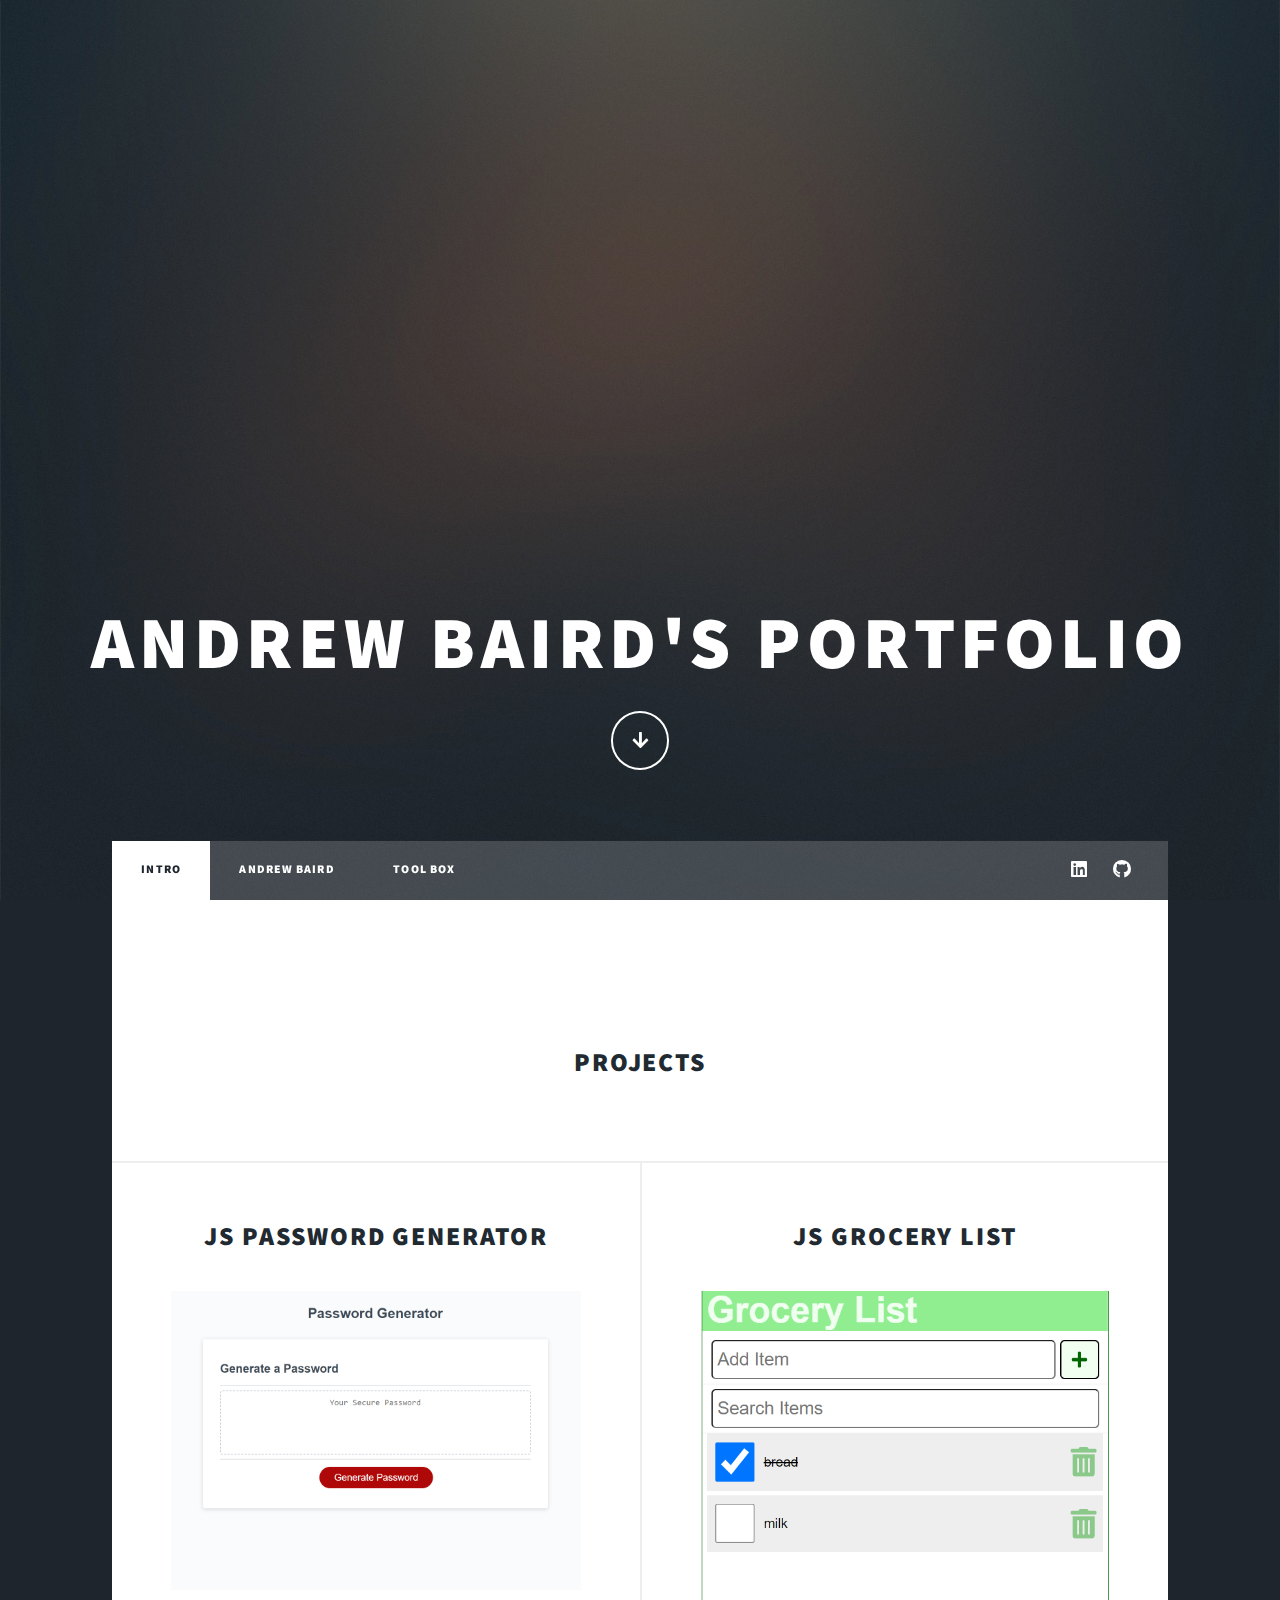
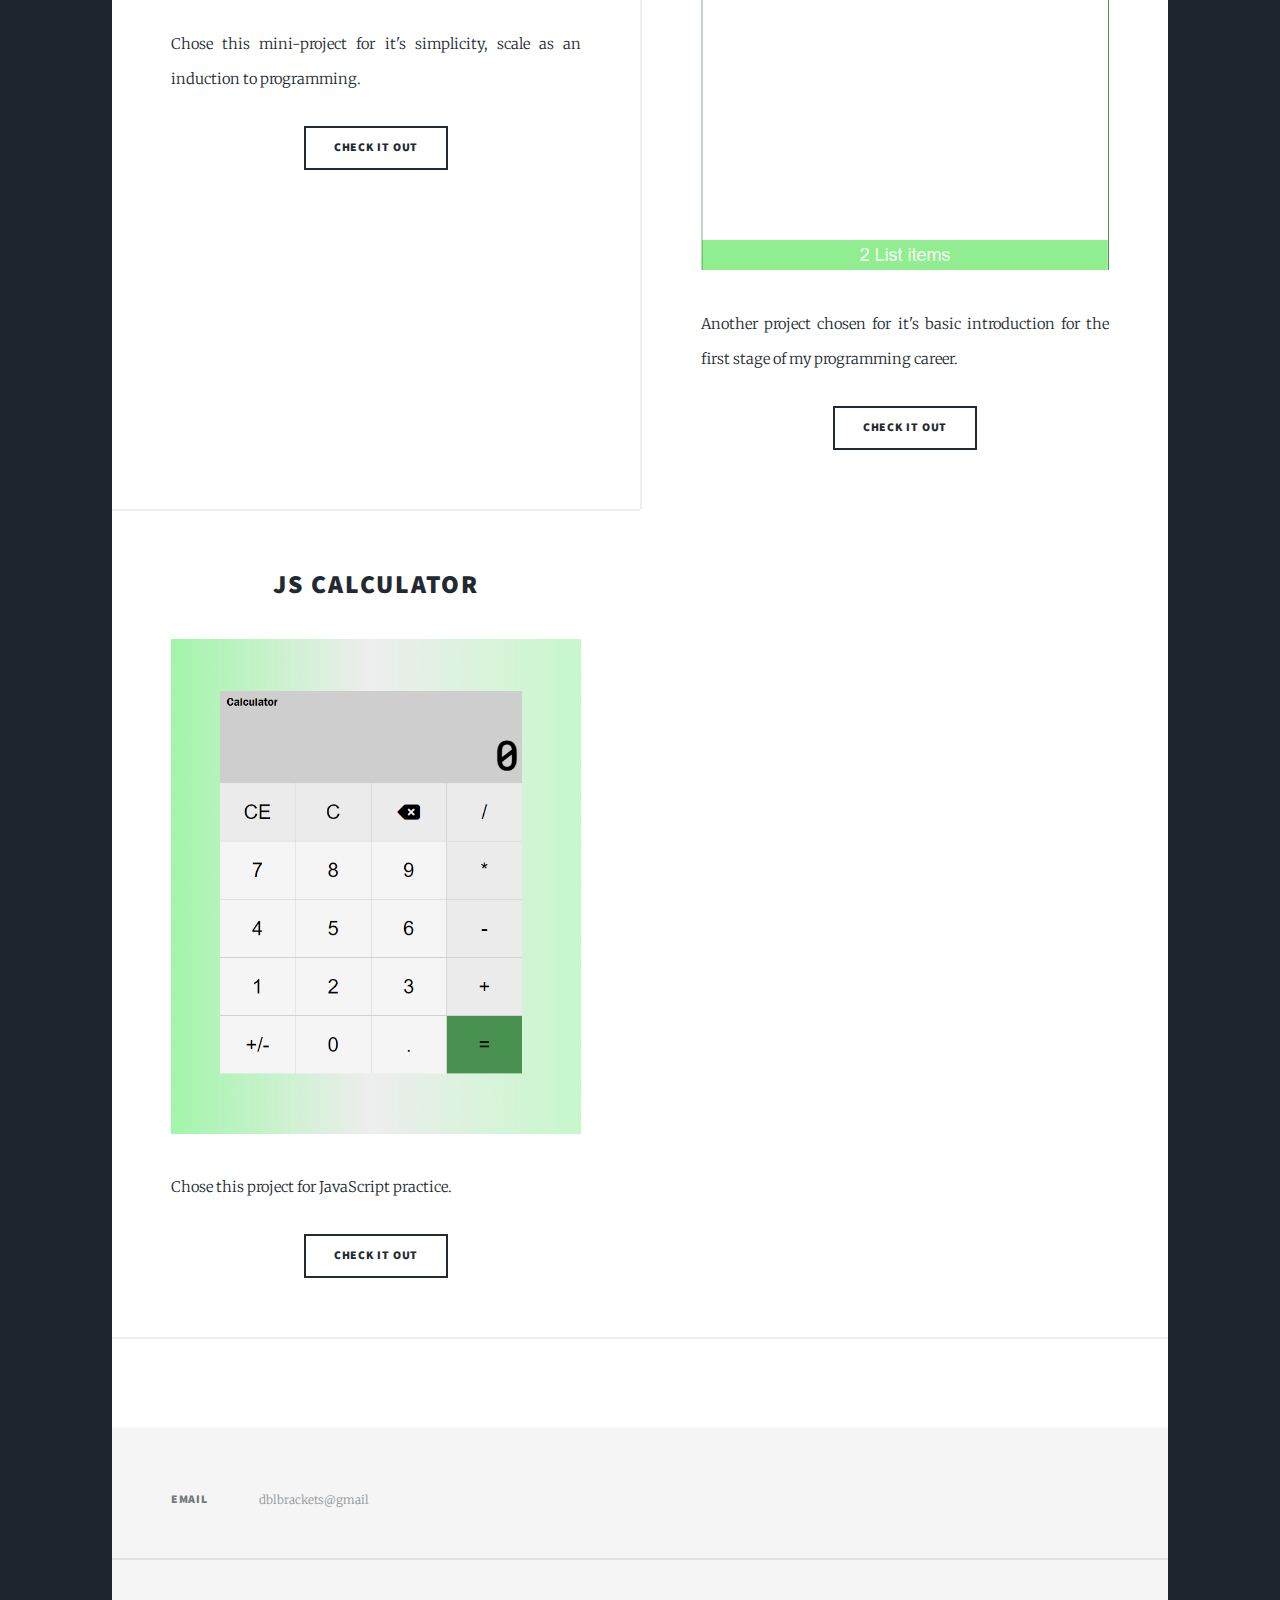
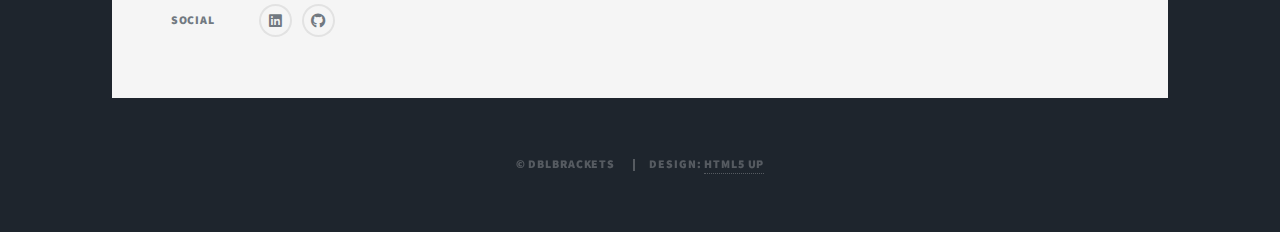
==== commit 74af1aab: "added project" ====
--- a/index.html
+++ b/index.html
@@ -1,131 +1,195 @@
-<!DOCTYPE HTML>
+<!DOCTYPE html>
 <html>
-	<head>
-		<title>Massively by HTML5 UP</title>
-		<meta charset="utf-8" />
-		<meta name="viewport" content="width=device-width, initial-scale=1, user-scalable=no" />
-		<link rel="stylesheet" href="assets/css/main.css" />
-		<noscript><link rel="stylesheet" href="assets/css/noscript.css" /></noscript>
-	</head>
-	<body class="is-preload">
+  <head>
+    <title>AB Portfolio</title>
+    <meta charset="utf-8" />
+    <meta
+      name="viewport"
+      content="width=device-width, initial-scale=1, user-scalable=no"
+    />
+    <link rel="stylesheet" href="assets/css/main.css" />
+    <noscript
+      ><link rel="stylesheet" href="assets/css/noscript.css"
+    /></noscript>
+  </head>
+  <body class="is-preload">
+    <!-- Wrapper -->
+    <div id="wrapper" class="fade-in">
+      <!-- Intro -->
+      <div id="intro">
+        <h1>Andrew Baird's Portfolio</h1>
+        <ul class="actions">
+          <li>
+            <a
+              href="#header"
+              class="button icon solid solo fa-arrow-down scrolly"
+              >Continue</a
+            >
+          </li>
+        </ul>
+      </div>
 
-		<!-- Wrapper -->
-			<div id="wrapper" class="fade-in">
-
-				<!-- Intro -->
-					<div id="intro">
-						<h1>
-						Andrew Baird's Portfolio</h1>
-						<ul class="actions">
-							<li><a href="#header" class="button icon solid solo fa-arrow-down scrolly">Continue</a></li>
-						</ul>
-						
-					</div>
-
-				<!-- Header -->
-					<!-- <header id="header">
+      <!-- Header -->
+      <!-- <header id="header">
 						<a href="index.html" class="logo">Intro</a>
 					</header> -->
 
-				<!-- Nav -->
-					<nav id="nav">
-						<ul class="links">
-							<li class="active"><a href="index.html">Intro</a></li>
-							<li><a href="generic.html">Andrew Baird</a></li>
-							<li><a href="elements.html">Tool Box</a></li>
-						</ul>
-						<ul class="icons">
-							<li><a href="https://www.linkedin.com/in/andrew-baird-150664251/" class="icon brands fa-linkedin"><span class="label">Linkedin</span></a></li>
-							<li><a href="https://github.com/abairdster" class="icon brands fa-github"><span class="label">GitHub</span></a></li>
-						</ul>
-					</nav>
+      <!-- Nav -->
+      <nav id="nav">
+        <ul class="links">
+          <li class="active"><a href="index.html">Intro</a></li>
+          <li><a href="generic.html">Andrew Baird</a></li>
+          <li><a href="elements.html">Tool Box</a></li>
+        </ul>
+        <ul class="icons">
+          <li>
+            <a
+              href="https://www.linkedin.com/in/andrew-baird-150664251/"
+              class="icon brands fa-linkedin"
+              ><span class="label">Linkedin</span></a
+            >
+          </li>
+          <li>
+            <a
+              href="https://github.com/abairdster"
+              class="icon brands fa-github"
+              ><span class="label">GitHub</span></a
+            >
+          </li>
+        </ul>
+      </nav>
 
-				<!-- Main -->
-					<div id="main">
+      <!-- Main -->
+      <div id="main">
+        <!-- Featured Post -->
+        <article class="post featured">
+          <a href="#" class="image main"
+            ><img src="images/pexels-mizuno-k-12899191.jpg" alt=""
+          /></a>
+          <!-- <header class="major">
+								</header> -->
+          <h2>Projects</h2>
+        </article>
 
-						<!-- Featured Post -->
-							<article class="post featured">
-								<a href="#" class="image main"><img src="images/pexels-mizuno-k-12899191.jpg" alt="" /></a>
-								<!-- <header class="major">
-								</header> -->
-								<h2>Projects</h2>
-							</article>
+        <!-- Posts -->
+        <section class="posts">
+          <article>
+            <header>
+              <h2>JS Password Generator</h2>
+            </header>
+            <a href="#" class="image fit"
+              ><img src="images/passwordgen.png" alt="Password Generator"
+            /></a>
+            <p>
+              Chose this mini-project for it's simplicity, scale as an induction
+              to programming.
+            </p>
+            <ul class="actions special">
+              <li>
+                <a
+                  href="https://abairdster.github.io/PasswordGEN2022/"
+                  class="button"
+                  >Check it out</a
+                >
+              </li>
+            </ul>
+          </article>
+          <article>
+            <header>
+              <h2>JS Grocery List</h2>
+            </header>
+            <a href="https://abairdster.github.io/groclist/" class="image fit"
+              ><img src="images/groclist.png" alt="Grocery List"
+            /></a>
+            <p>
+              Another project chosen for it's basic introduction for the first
+              stage of my programming career.
+            </p>
+            <ul class="actions special">
+              <li>
+                <a href="https://abairdster.github.io/groclist/" class="button"
+                  >Check it out</a
+                >
+              </li>
+            </ul>
+          </article>
+		  <article>
+            <header>
+              <h2>JS Calculator</h2>
+            </header>
+            <a href="https://abairdster.github.io/JS_Calculator/" class="image fit"
+              ><img src="images/JS_Calculator.png" alt="Grocery List"
+            /></a>
+            <p>
+              Chose this project for JavaScript practice.
+            </p>
+            <ul class="actions special">
+              <li>
+                <a href="https://abairdster.github.io/JS_Calculator/" class="button"
+                  >Check it out</a
+                >
+              </li>
+            </ul>
+          </article>
+        </section>
 
-						<!-- Posts -->
-							<section class="posts">
-								<article>
-									<header>
-										<h2>JS Password Generator</h2>
-									</header>
-									<a href="#" class="image fit"><img src="images/passwordgen.png" alt="Password Generator" /></a>
-									<p>Chose this mini-project for it's simplicity, scale as an induction to programming.</p>
-									<ul class="actions special">
-										<li><a href="https://abairdster.github.io/PasswordGEN2022/" class="button">Check it out</a></li>
-									</ul>
-								</article>
-								<article>
-									<header>
-										
-										<h2>JS Grocery List</h2>
-									</header>
-									<a href="https://abairdster.github.io/groclist/" class="image fit"><img src="images/groclist.png" alt="Grocery List" /></a>
-									<p>Another project chosen for it's basic introduction for the first stage of my programming career.</p>
-									<ul class="actions special">
-										<li><a href="https://abairdster.github.io/groclist/" class="button">Check it out</a></li>
-									</ul>
-								</article>
-								
-							</section>
-
-					
-							<footer>
-								<!-- <div class="pagination">
+        <footer>
+          <!-- <div class="pagination">
 									<a href="#" class="previous">Prev</a>
 									<a href="#" class="page active">1</a>
 									<a href="#" class="page">2</a>
 									<a href="#" class="page">3</a> -->
-									
-									
-								<!-- <div	<a href="#" class="next">Next</a>
+
+          <!-- <div	<a href="#" class="next">Next</a>
 								</div> -->
-							</footer>
+        </footer>
+      </div>
 
-					</div>
+      <!-- Footer -->
+      <footer id="footer">
+        <section class="split contact">
+          <section>
+            <h3>Email</h3>
+            <p>dblbrackets@gmail</p>
+          </section>
+          <section>
+            <h3>Social</h3>
+            <ul class="icons alt">
+              <li>
+                <a
+                  href="https://www.linkedin.com/in/andrew-baird-150664251/"
+                  class="icon brands alt fa-linkedin"
+                  ><span class="label">Linkedin</span></a
+                >
+              </li>
+              <li>
+                <a
+                  href="https://github.com/abairdster"
+                  class="icon brands alt fa-github"
+                  ><span class="label">GitHub</span></a
+                >
+              </li>
+            </ul>
+          </section>
+        </section>
+      </footer>
 
-				<!-- Footer -->
-					<footer id="footer">
-						
-						<section class="split contact">
-							
-							<section>
-								<h3>Email</h3>
-								<p>dblbrackets@gmail</p>
-							</section>
-							<section>
-								<h3>Social</h3>
-								<ul class="icons alt">
-									<li><a href="https://www.linkedin.com/in/andrew-baird-150664251/" class="icon brands alt fa-linkedin"><span class="label">Linkedin</span></a></li>
-									<li><a href="https://github.com/abairdster" class="icon brands alt fa-github"><span class="label">GitHub</span></a></li>
-								</ul>
-							</section>
-						</section>
-					</footer>
+      <!-- Copyright -->
+      <div id="copyright">
+        <ul>
+          <li>&copy; dblbrackets</li>
+          <li>Design: <a href="https://html5up.net">HTML5 UP</a></li>
+        </ul>
+      </div>
+    </div>
 
-				<!-- Copyright -->
-					<div id="copyright">
-						<ul><li>&copy; dblbrackets</li><li>Design: <a href="https://html5up.net">HTML5 UP</a></li></ul>
-					</div>
-
-			</div>
-
-		<!-- Scripts -->
-			<script src="assets/js/jquery.min.js"></script>
-			<script src="assets/js/jquery.scrollex.min.js"></script>
-			<script src="assets/js/jquery.scrolly.min.js"></script>
-			<script src="assets/js/browser.min.js"></script>
-			<script src="assets/js/breakpoints.min.js"></script>
-			<script src="assets/js/util.js"></script>
-			<script src="assets/js/main.js"></script>
-
-	</body>
-</html>+    <!-- Scripts -->
+    <script src="assets/js/jquery.min.js"></script>
+    <script src="assets/js/jquery.scrollex.min.js"></script>
+    <script src="assets/js/jquery.scrolly.min.js"></script>
+    <script src="assets/js/browser.min.js"></script>
+    <script src="assets/js/breakpoints.min.js"></script>
+    <script src="assets/js/util.js"></script>
+    <script src="assets/js/main.js"></script>
+  </body>
+</html>
